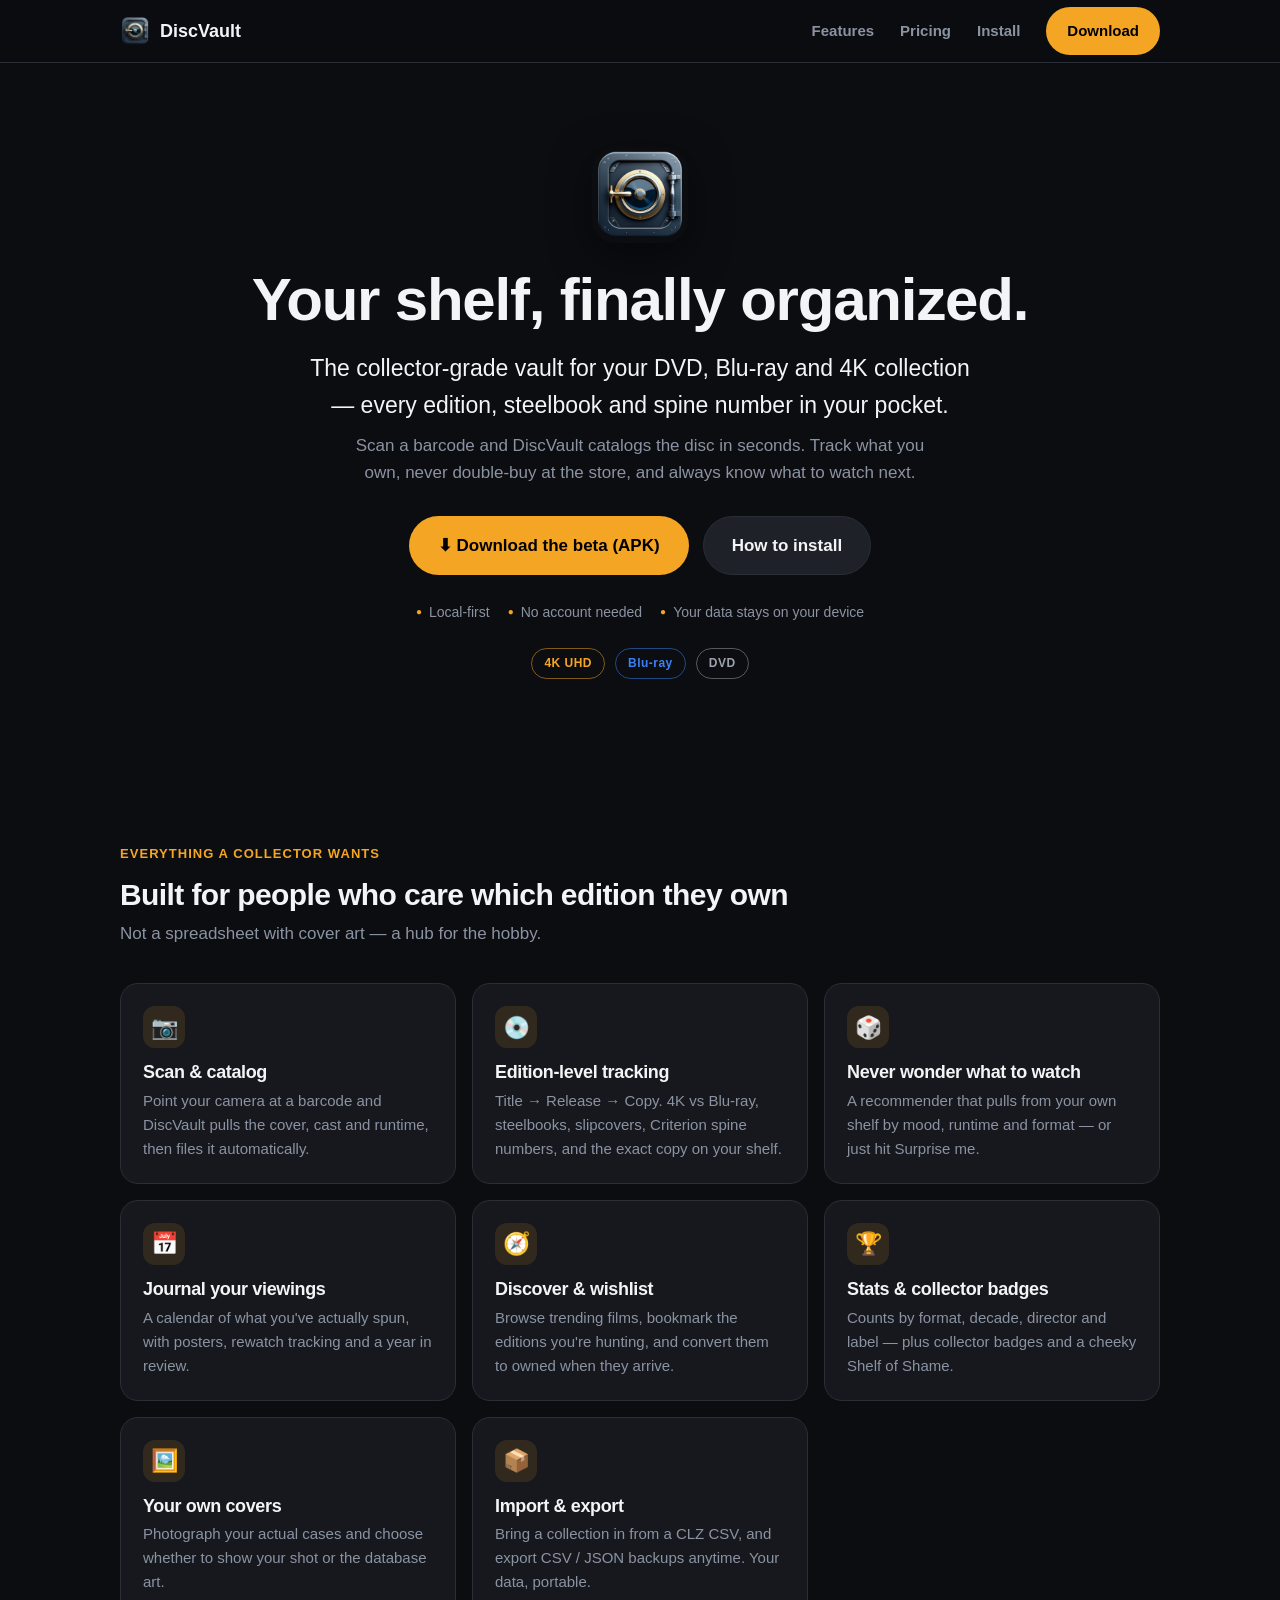
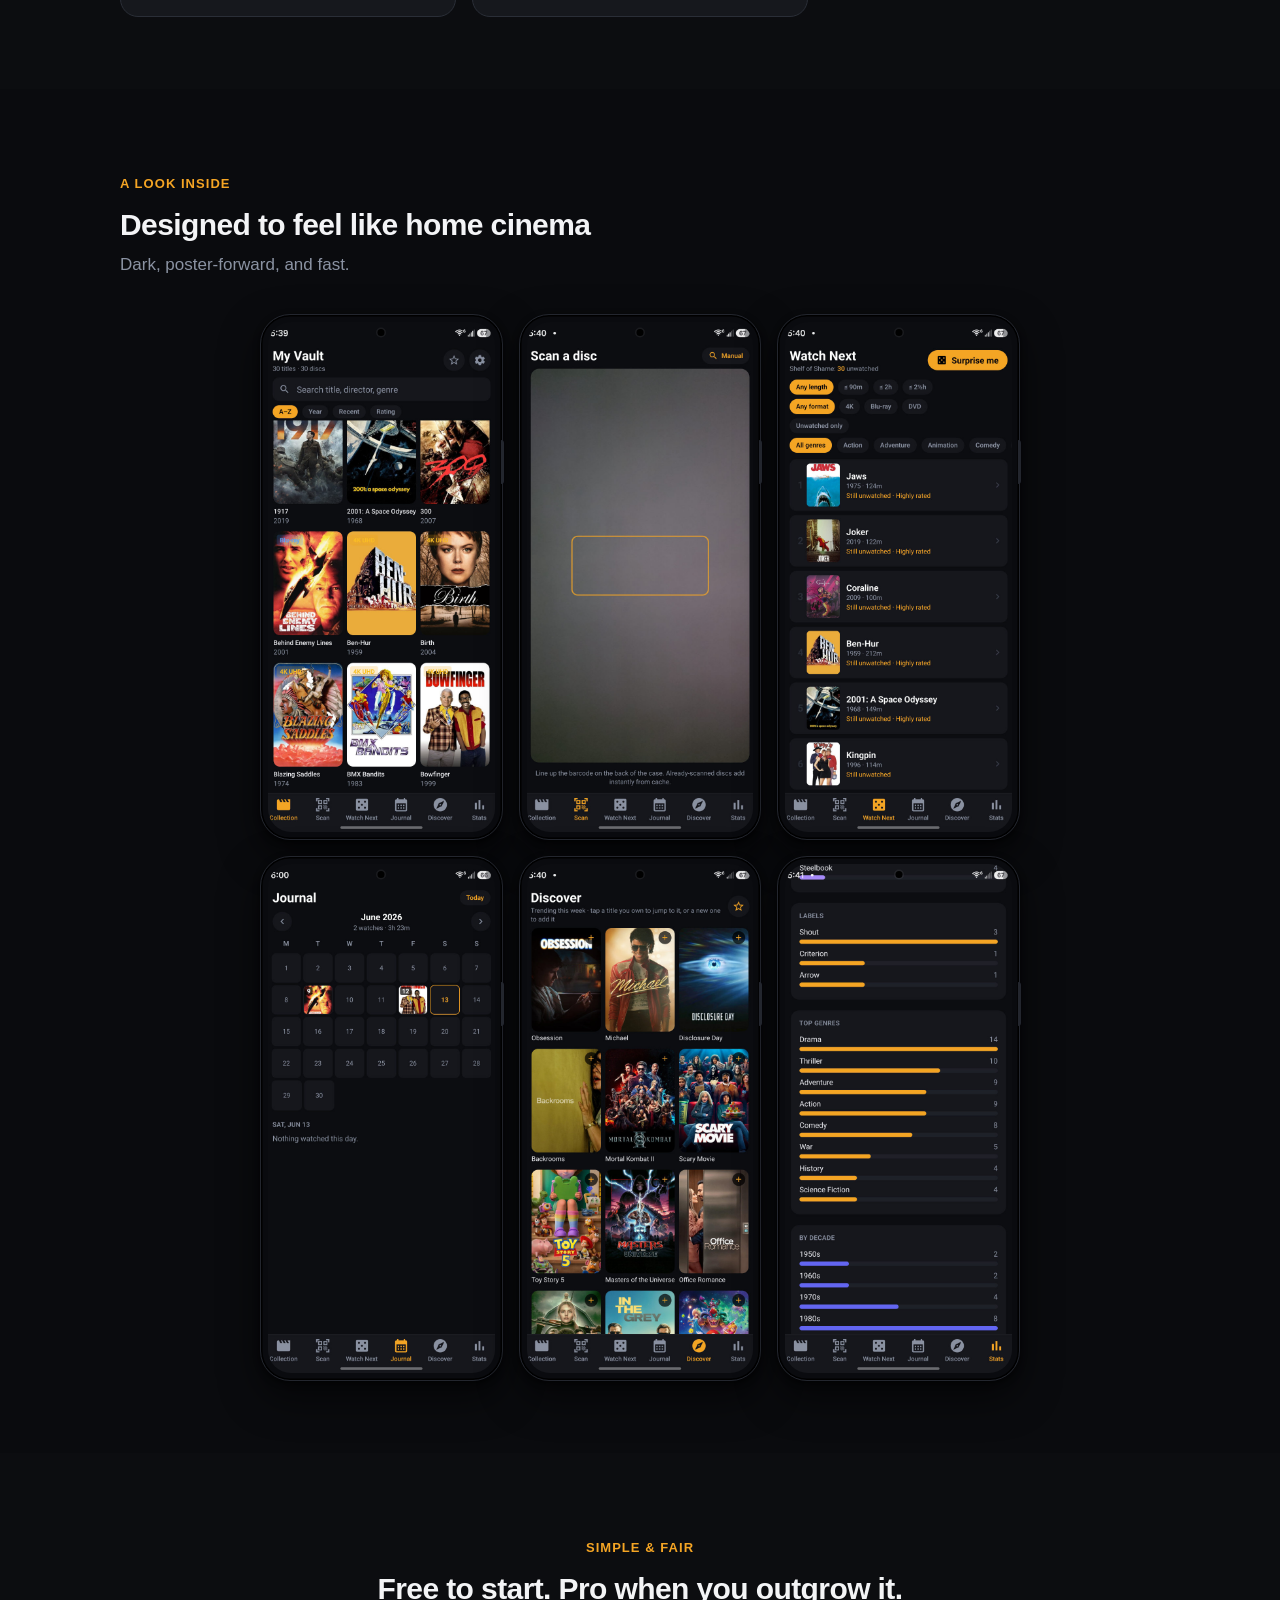
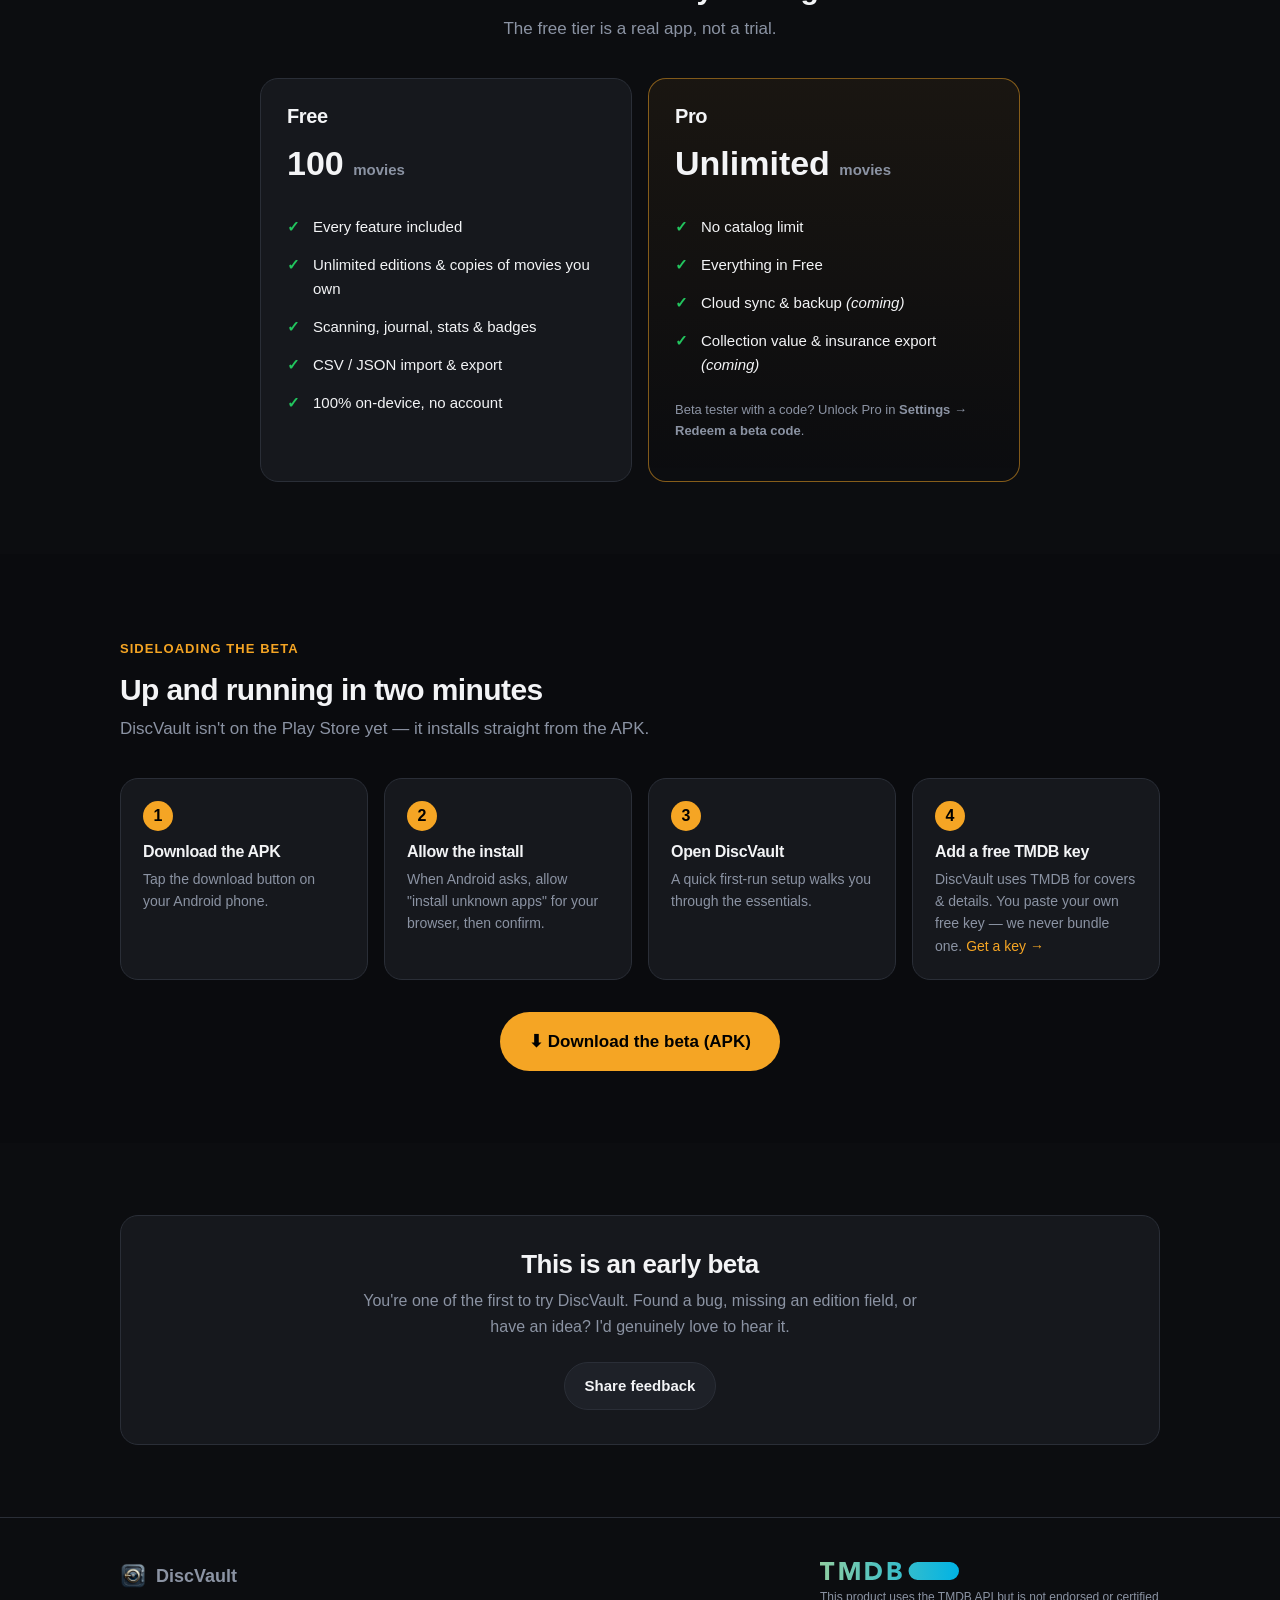
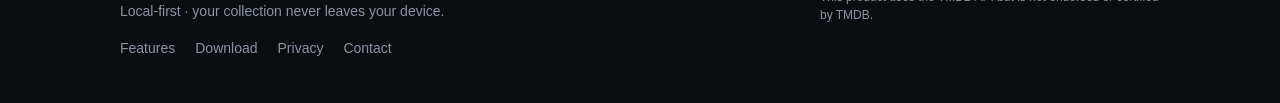
==== index.html @ bc2ed11d "Add DiscVault landing site" ====
<!doctype html>
<html lang="en">
<head>
<meta charset="utf-8" />
<meta name="viewport" content="width=device-width, initial-scale=1" />
<title>DiscVault — the collector-grade vault for your movie shelf</title>
<meta name="description" content="A local-first Android app to catalog your DVD, Blu-ray and 4K collection. Scan barcodes, track every edition, never double-buy, and know what to watch next. Free for up to 100 movies." />
<meta name="theme-color" content="#0c0d10" />
<link rel="canonical" href="https://discvault.us/" />
<link rel="icon" href="./favicon.png" />

<!-- Social / Reddit link preview -->
<meta property="og:type" content="website" />
<meta property="og:title" content="DiscVault — your physical movie collection, organized" />
<meta property="og:description" content="Scan, catalog and track your DVD/Blu-ray/4K shelf down to the steelbook. Local-first, no account. Free for 100 movies." />
<meta property="og:url" content="https://discvault.us/" />
<meta property="og:image" content="https://discvault.us/og-image.png" />
<meta name="twitter:card" content="summary_large_image" />
<meta name="twitter:title" content="DiscVault — your physical movie collection, organized" />
<meta name="twitter:description" content="Scan, catalog and track your DVD/Blu-ray/4K shelf. Local-first, no account." />
<meta name="twitter:image" content="https://discvault.us/og-image.png" />

<link rel="stylesheet" href="./styles.css" />
</head>
<body>

<header>
  <div class="wrap">
    <a class="brand" href="#top"><img src="./icon.png" alt="DiscVault icon" /> DiscVault</a>
    <nav class="nav">
      <a class="link" href="#features">Features</a>
      <a class="link" href="#pricing">Pricing</a>
      <a class="link" href="#install">Install</a>
      <a class="btn btn-accent" href="https://discvault.us/discvault-beta.apk">Download</a>
    </nav>
  </div>
</header>

<main id="top">

  <!-- HERO -->
  <section class="hero">
    <div class="wrap">
      <img class="hero-icon" src="./icon.png" alt="DiscVault" />
      <h1>Your shelf, finally organized.</h1>
      <p class="tagline">The collector-grade vault for your DVD, Blu-ray and 4K collection — every edition, steelbook and spine number in your pocket.</p>
      <p class="lede">Scan a barcode and DiscVault catalogs the disc in seconds. Track what you own, never double-buy at the store, and always know what to watch next.</p>
      <div class="hero-cta">
        <a class="btn btn-accent btn-lg" href="https://discvault.us/discvault-beta.apk">⬇ Download the beta (APK)</a>
        <a class="btn btn-ghost btn-lg" href="#install">How to install</a>
      </div>
      <div class="trust">
        <span class="dot-accent">Local-first</span>
        <span class="dot-accent">No account needed</span>
        <span class="dot-accent">Your data stays on your device</span>
      </div>
      <div class="formats">
        <span class="chip uhd">4K UHD</span>
        <span class="chip bd">Blu-ray</span>
        <span class="chip dvd">DVD</span>
      </div>
    </div>
  </section>

  <!-- FEATURES -->
  <section id="features">
    <div class="wrap">
      <p class="eyebrow">Everything a collector wants</p>
      <h2 class="section-title">Built for people who care which edition they own</h2>
      <p class="section-sub">Not a spreadsheet with cover art — a hub for the hobby.</p>
      <div class="grid">
        <div class="card"><div class="ic">📷</div><h3>Scan &amp; catalog</h3><p>Point your camera at a barcode and DiscVault pulls the cover, cast and runtime, then files it automatically.</p></div>
        <div class="card"><div class="ic">💿</div><h3>Edition-level tracking</h3><p>Title → Release → Copy. 4K vs Blu-ray, steelbooks, slipcovers, Criterion spine numbers, and the exact copy on your shelf.</p></div>
        <div class="card"><div class="ic">🎲</div><h3>Never wonder what to watch</h3><p>A recommender that pulls from your own shelf by mood, runtime and format — or just hit Surprise me.</p></div>
        <div class="card"><div class="ic">📅</div><h3>Journal your viewings</h3><p>A calendar of what you've actually spun, with posters, rewatch tracking and a year in review.</p></div>
        <div class="card"><div class="ic">🧭</div><h3>Discover &amp; wishlist</h3><p>Browse trending films, bookmark the editions you're hunting, and convert them to owned when they arrive.</p></div>
        <div class="card"><div class="ic">🏆</div><h3>Stats &amp; collector badges</h3><p>Counts by format, decade, director and label — plus collector badges and a cheeky Shelf of Shame.</p></div>
        <div class="card"><div class="ic">🖼️</div><h3>Your own covers</h3><p>Photograph your actual cases and choose whether to show your shot or the database art.</p></div>
        <div class="card"><div class="ic">📦</div><h3>Import &amp; export</h3><p>Bring a collection in from a CLZ CSV, and export CSV / JSON backups anytime. Your data, portable.</p></div>
      </div>
    </div>
  </section>

  <!-- SCREENSHOTS -->
  <section id="screens" style="background:#0a0b0e;">
    <div class="wrap">
      <p class="eyebrow">A look inside</p>
      <h2 class="section-title">Designed to feel like home cinema</h2>
      <p class="section-sub">Dark, poster-forward, and fast.</p>
      <div class="shots">
        <div class="shot"><img src="./screenshots/collection.jpg" alt="Your collection grid" loading="lazy" /></div>
        <div class="shot"><img src="./screenshots/scan.jpg" alt="Scanning a disc barcode" loading="lazy" /></div>
        <div class="shot"><img src="./screenshots/watch_next.jpg" alt="Watch Next recommendations" loading="lazy" /></div>
        <div class="shot"><img src="./screenshots/journal.jpg" alt="Journal watch calendar" loading="lazy" /></div>
        <div class="shot"><img src="./screenshots/discover.jpg" alt="Discover trending films" loading="lazy" /></div>
        <div class="shot"><img src="./screenshots/profile.jpg" alt="Profile, stats and badges" loading="lazy" /></div>
      </div>
    </div>
  </section>

  <!-- PRICING -->
  <section id="pricing">
    <div class="wrap">
      <p class="eyebrow" style="text-align:center;">Simple &amp; fair</p>
      <h2 class="section-title" style="text-align:center;">Free to start. Pro when you outgrow it.</h2>
      <p class="section-sub" style="text-align:center;">The free tier is a real app, not a trial.</p>
      <div class="tiers">
        <div class="tier">
          <h3>Free</h3>
          <div class="price">100 <small>movies</small></div>
          <ul>
            <li>Every feature included</li>
            <li>Unlimited editions &amp; copies of movies you own</li>
            <li>Scanning, journal, stats &amp; badges</li>
            <li>CSV / JSON import &amp; export</li>
            <li>100% on-device, no account</li>
          </ul>
        </div>
        <div class="tier pro">
          <h3>Pro</h3>
          <div class="price">Unlimited <small>movies</small></div>
          <ul>
            <li>No catalog limit</li>
            <li>Everything in Free</li>
            <li>Cloud sync &amp; backup <em>(coming)</em></li>
            <li>Collection value &amp; insurance export <em>(coming)</em></li>
          </ul>
          <p class="note">Beta tester with a code? Unlock Pro in <strong>Settings → Redeem a beta code</strong>.</p>
        </div>
      </div>
    </div>
  </section>

  <!-- INSTALL -->
  <section id="install" style="background:#0a0b0e;">
    <div class="wrap">
      <p class="eyebrow">Sideloading the beta</p>
      <h2 class="section-title">Up and running in two minutes</h2>
      <p class="section-sub">DiscVault isn't on the Play Store yet — it installs straight from the APK.</p>
      <div class="steps">
        <div class="step"><div class="num">1</div><h3>Download the APK</h3><p>Tap the download button on your Android phone.</p></div>
        <div class="step"><div class="num">2</div><h3>Allow the install</h3><p>When Android asks, allow "install unknown apps" for your browser, then confirm.</p></div>
        <div class="step"><div class="num">3</div><h3>Open DiscVault</h3><p>A quick first-run setup walks you through the essentials.</p></div>
        <div class="step"><div class="num">4</div><h3>Add a free TMDB key</h3><p>DiscVault uses TMDB for covers &amp; details. You paste your own free key — we never bundle one. <a href="https://www.themoviedb.org/settings/api" style="color:var(--accent)">Get a key →</a></p></div>
      </div>
      <div style="text-align:center;margin-top:32px;">
        <a class="btn btn-accent btn-lg" href="https://discvault.us/discvault-beta.apk">⬇ Download the beta (APK)</a>
      </div>
    </div>
  </section>

  <!-- FEEDBACK -->
  <section>
    <div class="wrap">
      <div class="callout">
        <h2>This is an early beta</h2>
        <p>You're one of the first to try DiscVault. Found a bug, missing an edition field, or have an idea? I'd genuinely love to hear it.</p>
        <a class="btn btn-ghost" href="mailto:tex@discvault.us?subject=DiscVault%20beta%20feedback">Share feedback</a>
      </div>
    </div>
  </section>

</main>

<footer>
  <div class="wrap">
    <div>
      <div class="brand" style="margin-bottom:10px;"><img src="./icon.png" alt="" style="width:26px;height:26px;border-radius:7px;" /> DiscVault</div>
      <div>Local-first · your collection never leaves your device.</div>
      <div class="foot-links" style="margin-top:14px;">
        <a href="#features">Features</a>
        <a href="#install">Download</a>
        <a href="./privacy.html">Privacy</a>
        <a href="mailto:hello@discvault.us">Contact</a>
      </div>
    </div>
    <div class="tmdb-attr">
      <img src="./tmdb.svg" alt="TMDB" />
      <p>This product uses the TMDB API but is not endorsed or certified by TMDB.</p>
    </div>
  </div>
</footer>

</body>
</html>
---- styles.css ----
/* DiscVault landing — matches the app's cinema-dark palette. */
:root {
  --ink:#0c0d10; --panel:#16181d; --panel2:#1e2128; --edge:#2a2e37;
  --mute:#8b93a3; --text:#f3f4f6; --accent:#f5a524; --accent-dim:#b9791a;
  --bluray:#3b82f6; --dvd:#9ca3af; --green:#22c55e;
  --maxw:1080px;
  --radius:18px;
}
* { box-sizing:border-box; }
html { scroll-behavior:smooth; }
body {
  margin:0; background:var(--ink); color:var(--text);
  font:16px/1.6 -apple-system,BlinkMacSystemFont,"Segoe UI",Roboto,Helvetica,Arial,sans-serif;
  -webkit-font-smoothing:antialiased;
}
a { color:inherit; text-decoration:none; }
img { max-width:100%; display:block; }
.wrap { max-width:var(--maxw); margin:0 auto; padding:0 20px; }
section { padding:72px 0; }
h1,h2,h3 { line-height:1.15; margin:0; letter-spacing:-0.02em; }
h2.section-title { font-size:30px; margin-bottom:8px; }
.section-sub { color:var(--mute); margin:0 0 36px; font-size:17px; }
.eyebrow { color:var(--accent); font-size:13px; font-weight:700; text-transform:uppercase; letter-spacing:.08em; }

/* Header */
header {
  position:sticky; top:0; z-index:50;
  background:rgba(12,13,16,.72); backdrop-filter:blur(12px);
  border-bottom:1px solid var(--edge);
}
header .wrap { display:flex; align-items:center; justify-content:space-between; height:62px; }
.brand { display:flex; align-items:center; gap:10px; font-weight:800; font-size:18px; }
.brand img { width:30px; height:30px; border-radius:8px; }
.nav { display:flex; align-items:center; gap:26px; }
.nav a.link { color:var(--mute); font-size:15px; font-weight:600; }
.nav a.link:hover { color:var(--text); }

/* Buttons */
.btn {
  display:inline-flex; align-items:center; gap:8px; font-weight:800; font-size:15px;
  padding:11px 20px; border-radius:999px; cursor:pointer; border:1px solid transparent;
  transition:opacity .15s, transform .15s;
}
.btn:hover { opacity:.9; }
.btn:active { transform:scale(.98); }
.btn-accent { background:var(--accent); color:#000; }
.btn-ghost { background:var(--panel2); color:var(--text); border-color:var(--edge); }
.btn-lg { padding:15px 28px; font-size:17px; }

/* Hero */
.hero { position:relative; overflow:hidden; padding-top:84px; padding-bottom:80px; text-align:center; }
.hero::before {
  content:""; position:absolute; inset:-40% 0 auto 0; height:560px;
  background:radial-gradient(60% 60% at 50% 0%, rgba(245,165,36,.16), transparent 70%);
  pointer-events:none;
}
.hero-icon { width:96px; height:96px; border-radius:24px; margin:0 auto 22px; box-shadow:0 12px 40px rgba(0,0,0,.5); }
.hero h1 { font-size:clamp(38px,6vw,60px); }
.hero .tagline { font-size:clamp(18px,2.4vw,23px); color:var(--text); margin:16px auto 8px; max-width:680px; }
.hero .lede { color:var(--mute); max-width:600px; margin:0 auto 30px; font-size:17px; }
.hero-cta { display:flex; gap:14px; justify-content:center; flex-wrap:wrap; }
.trust { margin-top:26px; color:var(--mute); font-size:14px; display:flex; gap:10px 18px; justify-content:center; flex-wrap:wrap; }
.trust span { display:inline-flex; align-items:center; gap:7px; }
.dot-accent::before { content:"●"; color:var(--accent); font-size:10px; }

/* Format chips */
.formats { display:flex; gap:10px; justify-content:center; margin-top:24px; flex-wrap:wrap; }
.chip { font-size:12px; font-weight:800; letter-spacing:.04em; padding:5px 12px; border-radius:999px; border:1px solid var(--edge); }
.chip.uhd { color:var(--accent); border-color:rgba(245,165,36,.5); }
.chip.bd { color:var(--bluray); border-color:rgba(59,130,246,.5); }
.chip.dvd { color:var(--dvd); border-color:rgba(156,163,175,.5); }

/* Feature grid */
.grid { display:grid; grid-template-columns:repeat(auto-fit,minmax(280px,1fr)); gap:16px; }
.card {
  background:var(--panel); border:1px solid var(--edge); border-radius:var(--radius); padding:22px;
  transition:border-color .2s, transform .2s;
}
.card:hover { border-color:rgba(245,165,36,.4); transform:translateY(-2px); }
.card .ic { width:42px; height:42px; border-radius:12px; background:rgba(245,165,36,.12); display:flex; align-items:center; justify-content:center; margin-bottom:14px; font-size:22px; }
.card h3 { font-size:18px; margin-bottom:6px; }
.card p { color:var(--mute); font-size:15px; margin:0; }

/* Screenshots */
.shots { display:grid; grid-template-columns:repeat(3,1fr); gap:16px; max-width:760px; margin:0 auto; }
@media (max-width:760px){ .shots { grid-template-columns:repeat(2,1fr); } }
/* Phone-bezel mockup (CSS only) */
.shot {
  position:relative;
  aspect-ratio:9 / 19.5;
  background:#0a0b0f;                 /* bezel */
  border:1px solid #23262e;
  border-radius:30px;
  padding:7px;                        /* bezel thickness */
  box-shadow:0 16px 38px rgba(0,0,0,.55), 0 2px 6px rgba(0,0,0,.6), inset 0 0 0 1.5px #000;
  transition:transform .2s;
}
.shot:hover { transform:translateY(-3px); }
.shot img { width:100%; height:100%; object-fit:cover; border-radius:23px; display:block; background:var(--panel2); }
/* camera punch-hole */
.shot::after {
  content:""; position:absolute; top:14px; left:50%; transform:translateX(-50%);
  width:7px; height:7px; border-radius:50%; background:#000;
  box-shadow:0 0 0 1.5px rgba(255,255,255,.06); z-index:2;
}
/* side power button */
.shot::before {
  content:""; position:absolute; right:-2px; top:24%; width:3px; height:44px;
  border-radius:0 3px 3px 0; background:#23262e; z-index:1;
}

/* Pricing */
.tiers { display:grid; grid-template-columns:repeat(auto-fit,minmax(280px,1fr)); gap:16px; max-width:760px; margin:0 auto; }
.tier { background:var(--panel); border:1px solid var(--edge); border-radius:var(--radius); padding:26px; }
.tier.pro { border-color:rgba(245,165,36,.5); background:linear-gradient(180deg,rgba(245,165,36,.06),transparent); }
.tier h3 { font-size:20px; }
.tier .price { font-size:34px; font-weight:800; margin:8px 0 2px; }
.tier .price small { font-size:15px; color:var(--mute); font-weight:600; }
.tier ul { list-style:none; padding:0; margin:18px 0 0; }
.tier li { padding:7px 0 7px 26px; position:relative; color:var(--text); font-size:15px; }
.tier li::before { content:"✓"; position:absolute; left:0; color:var(--green); font-weight:800; }
.tier .note { margin-top:16px; font-size:13px; color:var(--mute); }

/* Steps */
.steps { display:grid; grid-template-columns:repeat(auto-fit,minmax(220px,1fr)); gap:16px; }
.step { background:var(--panel); border:1px solid var(--edge); border-radius:var(--radius); padding:22px; }
.step .num { width:30px; height:30px; border-radius:999px; background:var(--accent); color:#000; font-weight:800; display:flex; align-items:center; justify-content:center; margin-bottom:12px; }
.step h3 { font-size:16px; margin-bottom:6px; }
.step p { color:var(--mute); font-size:14px; margin:0; }

/* Callout */
.callout { background:var(--panel); border:1px solid var(--edge); border-radius:var(--radius); padding:34px; text-align:center; }
.callout h2 { font-size:26px; margin-bottom:8px; }
.callout p { color:var(--mute); max-width:560px; margin:0 auto 22px; }

/* Footer */
footer { border-top:1px solid var(--edge); padding:44px 0; color:var(--mute); font-size:14px; }
footer .wrap { display:flex; flex-wrap:wrap; gap:24px; justify-content:space-between; align-items:flex-start; }
footer a { color:var(--mute); }
footer a:hover { color:var(--text); }
.foot-links { display:flex; gap:20px; flex-wrap:wrap; }
.tmdb-attr { max-width:340px; }
.tmdb-attr img { height:18px; margin-bottom:8px; }
.tmdb-attr p { margin:0; font-size:12px; line-height:1.5; }

@media (max-width:640px){
  section { padding:54px 0; }
  .nav .link { display:none; }
}
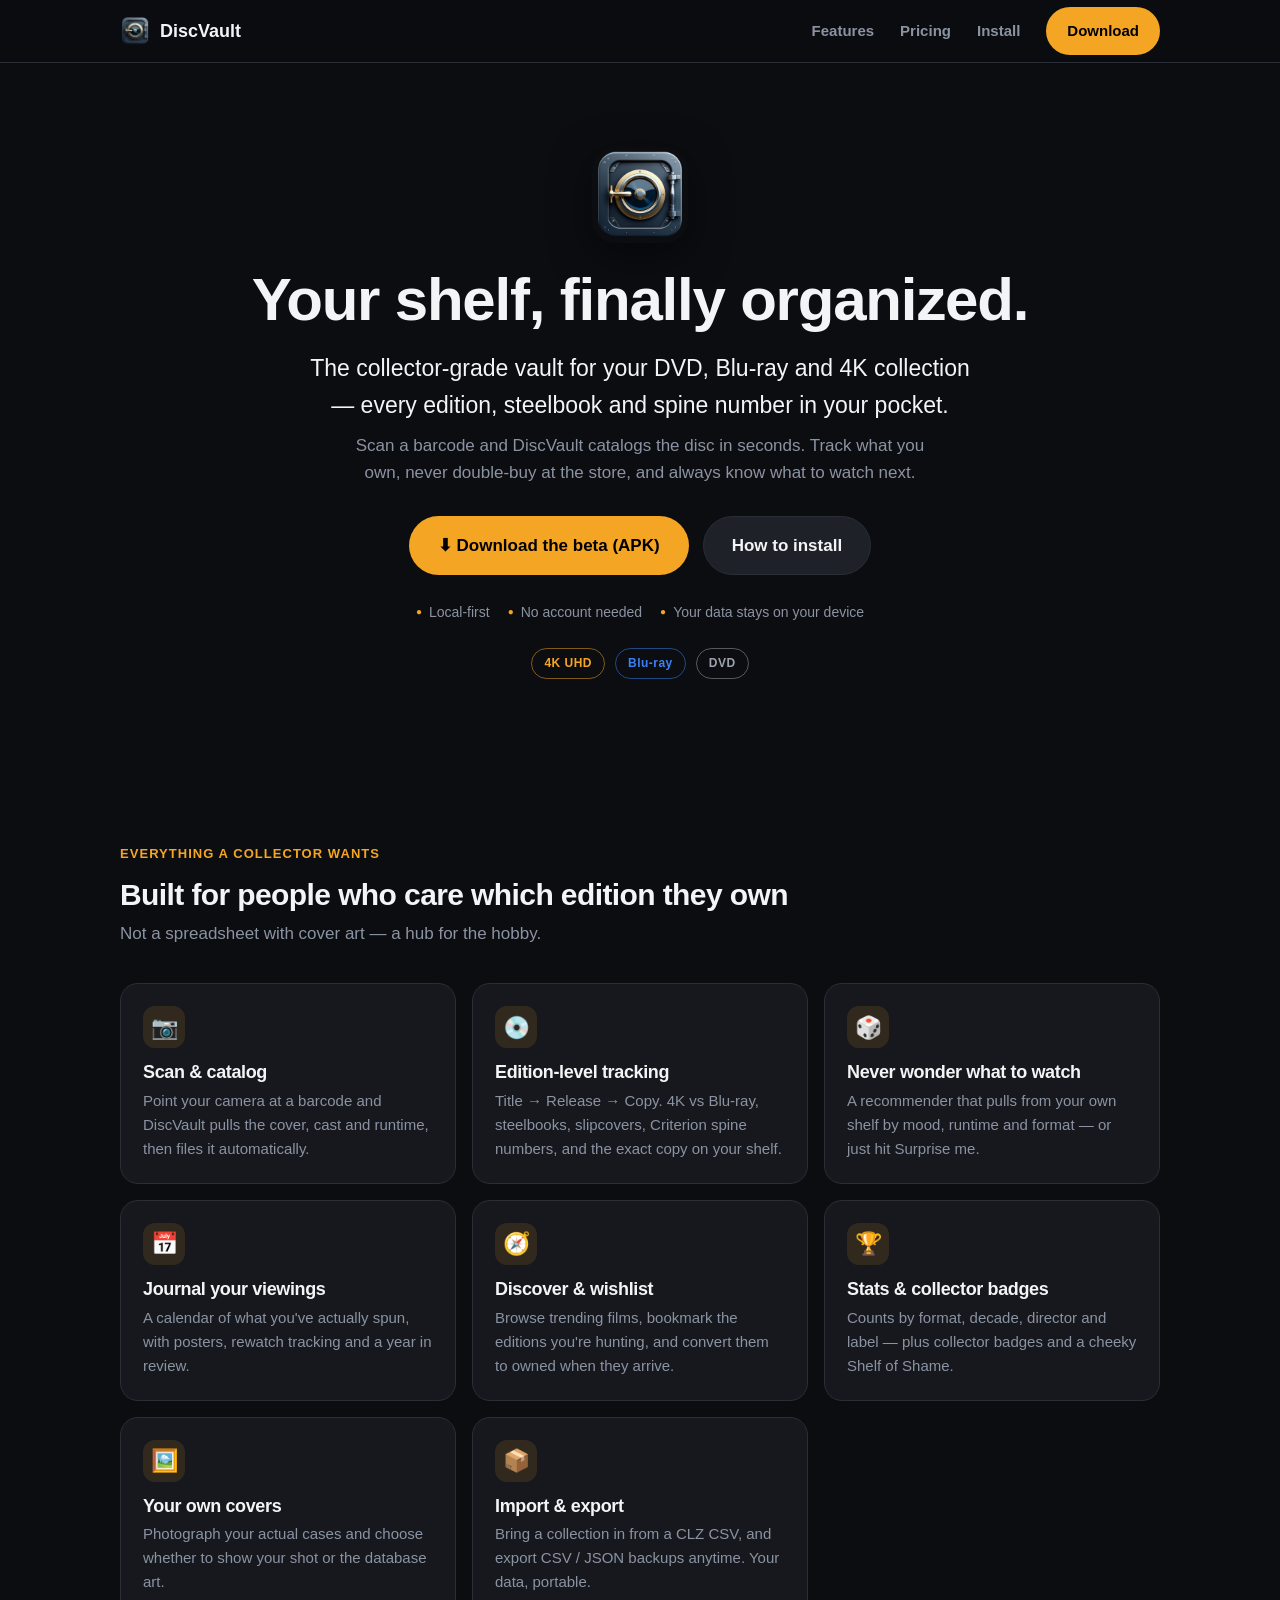
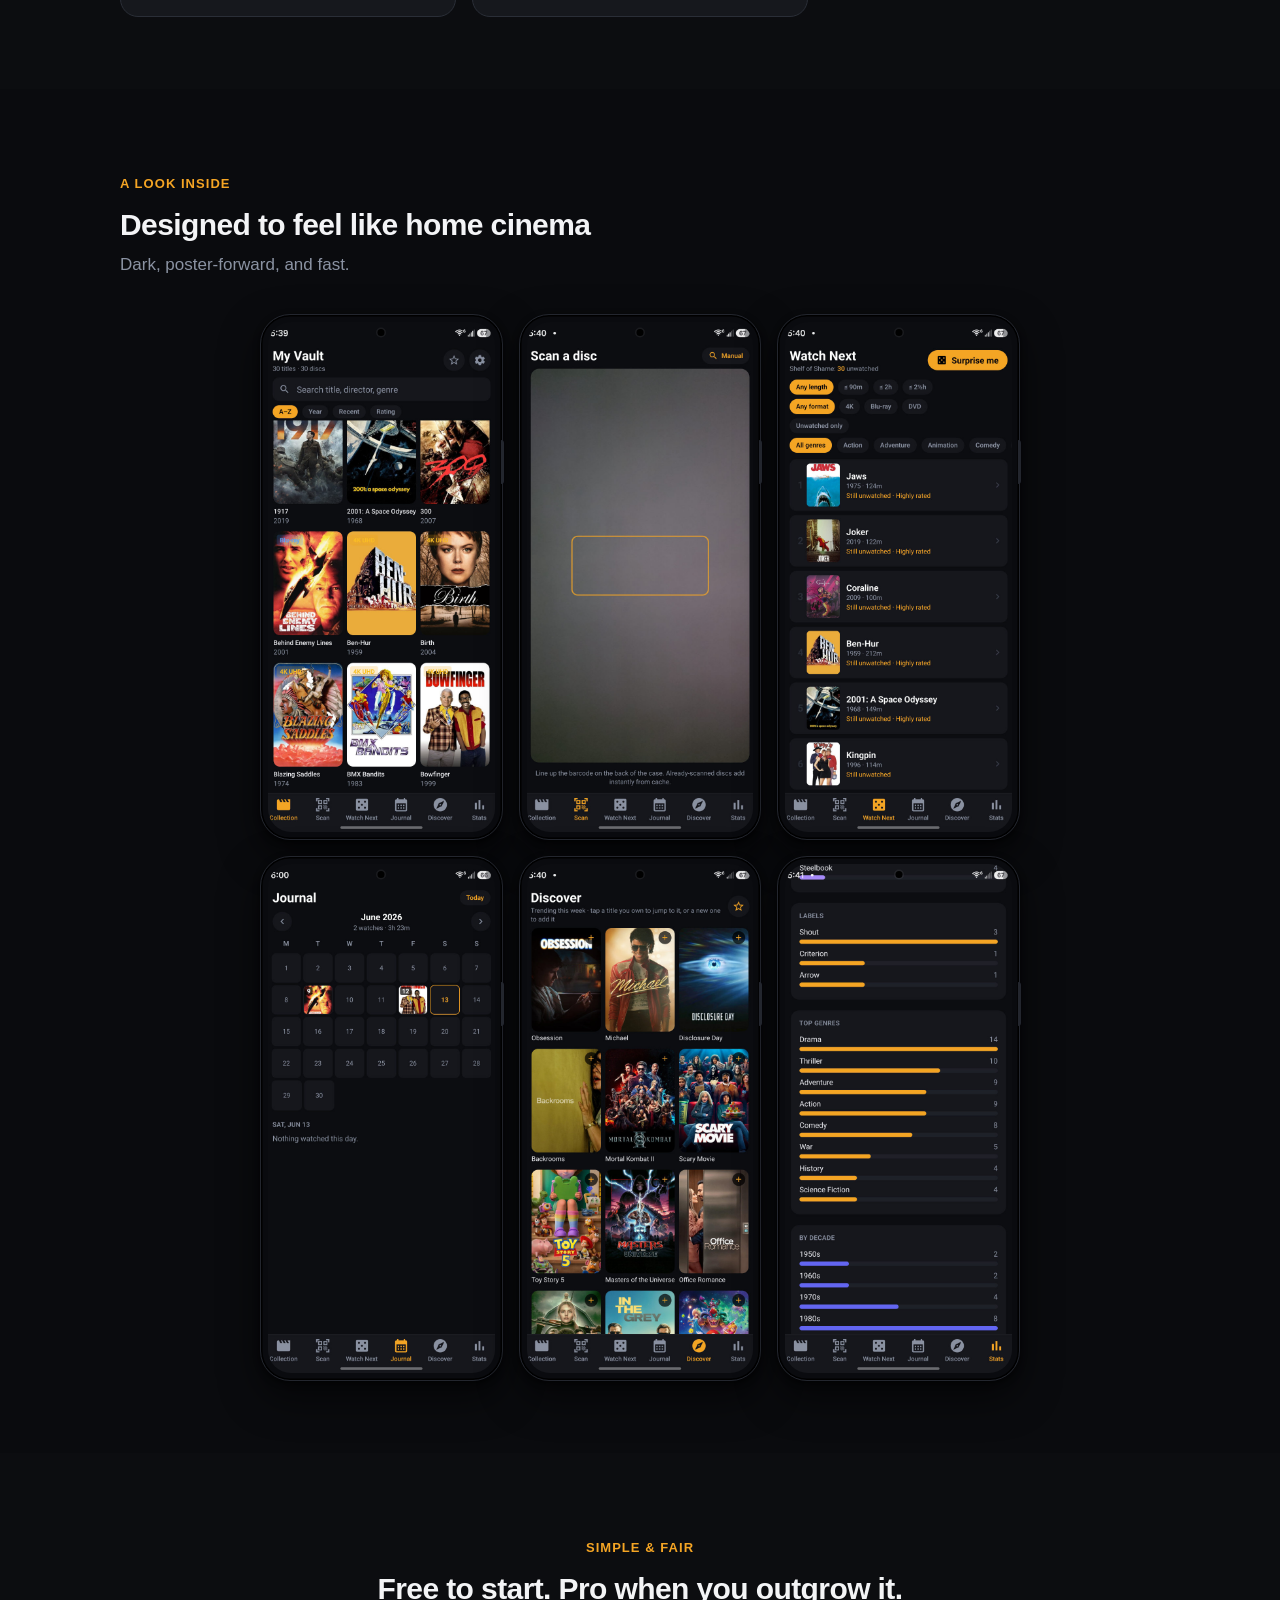
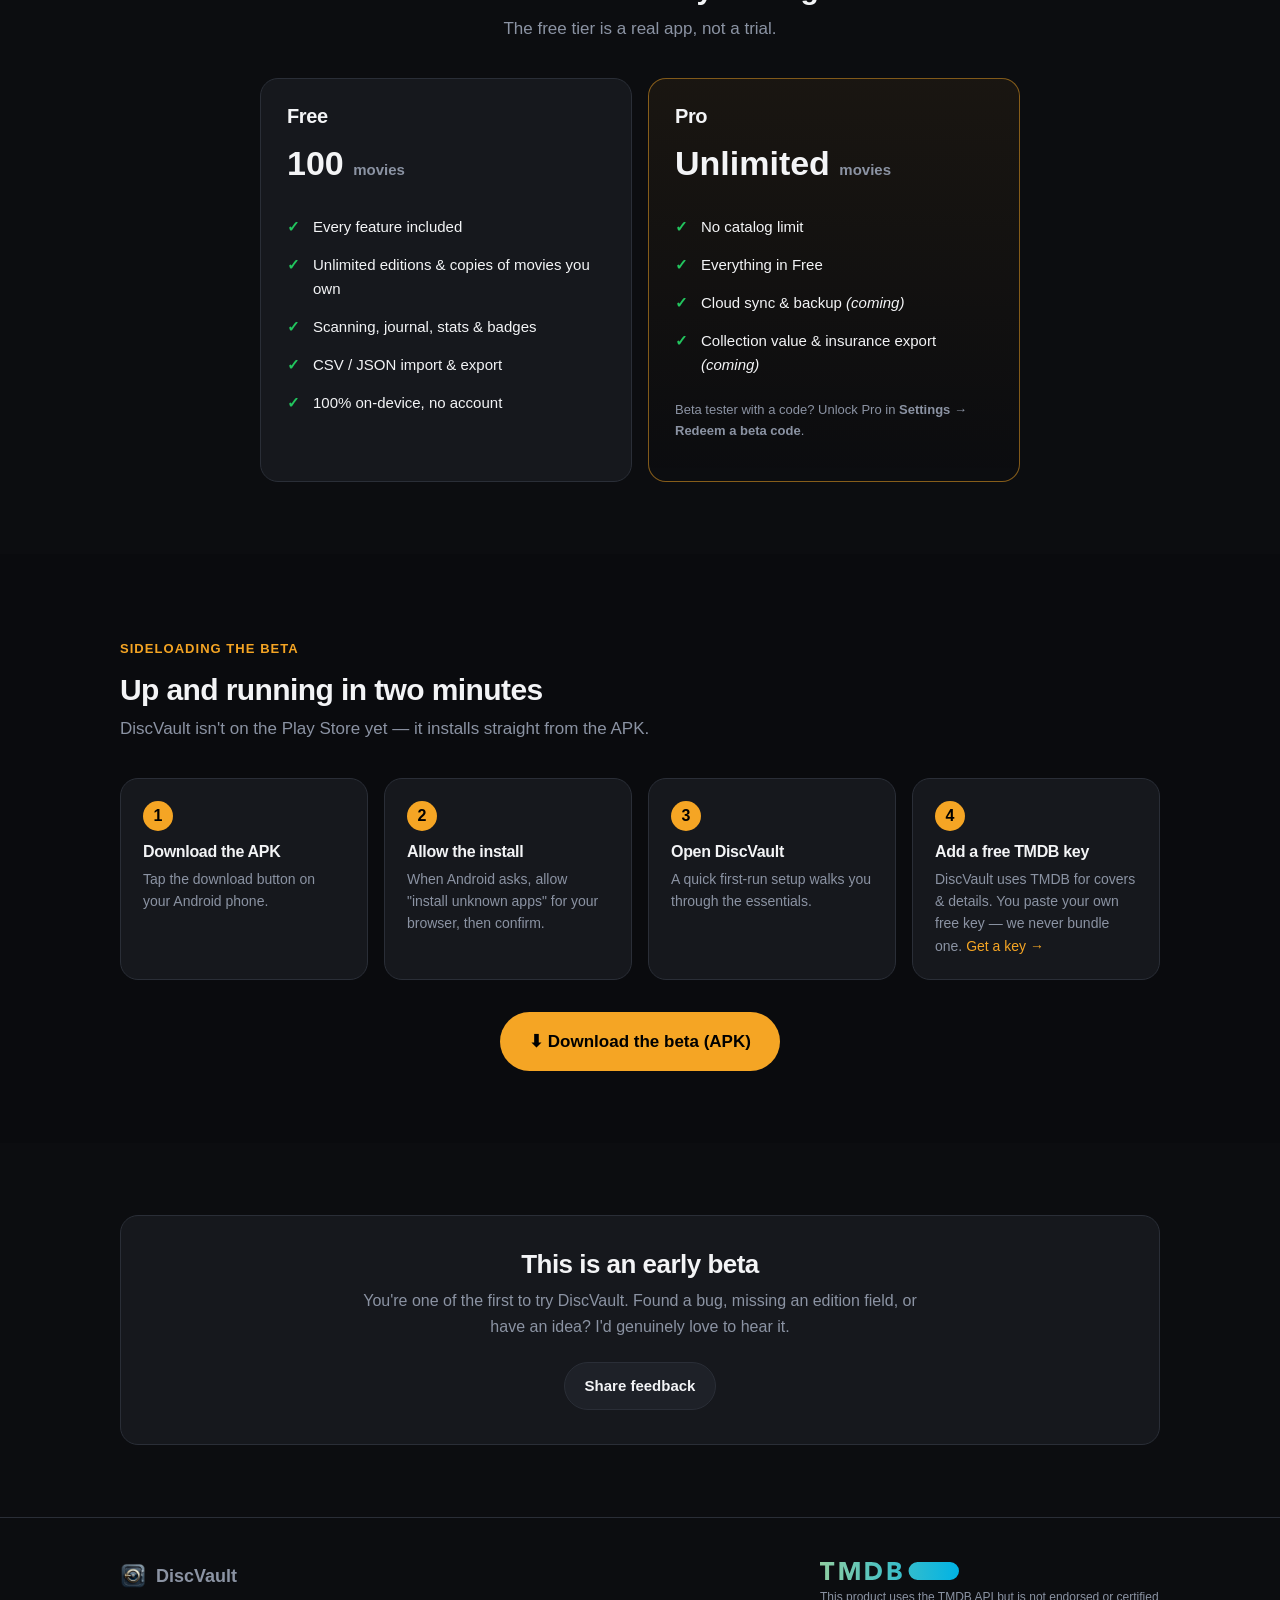
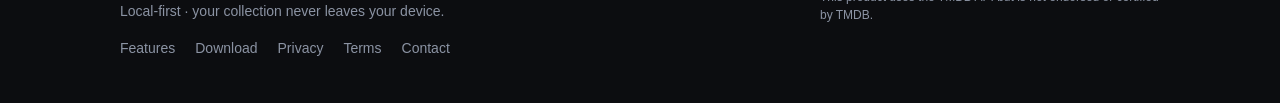
==== commit 2d9d31ab: "EULA" ====
--- a/index.html
+++ b/index.html
@@ -22,6 +22,16 @@
 
 <link rel="stylesheet" href="./styles.css" />
 </head>
+<!-- Google tag (gtag.js) -->
+<script async src="https://www.googletagmanager.com/gtag/js?id=G-DBCGHSKD1Q"></script>
+<script>
+  window.dataLayer = window.dataLayer || [];
+  function gtag(){dataLayer.push(arguments);}
+  gtag('js', new Date());
+
+  gtag('config', 'G-DBCGHSKD1Q');
+</script>
+
 <body>
 
 <header>
@@ -31,7 +41,7 @@
       <a class="link" href="#features">Features</a>
       <a class="link" href="#pricing">Pricing</a>
       <a class="link" href="#install">Install</a>
-      <a class="btn btn-accent" href="https://discvault.us/discvault-beta.apk">Download</a>
+      <a class="btn btn-accent" href="https://discvault.us/download">Download</a>
     </nav>
   </div>
 </header>
@@ -46,7 +56,7 @@
       <p class="tagline">The collector-grade vault for your DVD, Blu-ray and 4K collection — every edition, steelbook and spine number in your pocket.</p>
       <p class="lede">Scan a barcode and DiscVault catalogs the disc in seconds. Track what you own, never double-buy at the store, and always know what to watch next.</p>
       <div class="hero-cta">
-        <a class="btn btn-accent btn-lg" href="https://discvault.us/discvault-beta.apk">⬇ Download the beta (APK)</a>
+        <a class="btn btn-accent btn-lg" href="https://discvault.us/download">⬇ Download the beta (APK)</a>
         <a class="btn btn-ghost btn-lg" href="#install">How to install</a>
       </div>
       <div class="trust">
@@ -144,7 +154,7 @@
         <div class="step"><div class="num">4</div><h3>Add a free TMDB key</h3><p>DiscVault uses TMDB for covers &amp; details. You paste your own free key — we never bundle one. <a href="https://www.themoviedb.org/settings/api" style="color:var(--accent)">Get a key →</a></p></div>
       </div>
       <div style="text-align:center;margin-top:32px;">
-        <a class="btn btn-accent btn-lg" href="https://discvault.us/discvault-beta.apk">⬇ Download the beta (APK)</a>
+        <a class="btn btn-accent btn-lg" href="https://discvault.us/download">⬇ Download the beta (APK)</a>
       </div>
     </div>
   </section>
@@ -171,7 +181,8 @@
         <a href="#features">Features</a>
         <a href="#install">Download</a>
         <a href="./privacy.html">Privacy</a>
-        <a href="mailto:hello@discvault.us">Contact</a>
+        <a href="./terms.html">Terms</a>
+        <a href="mailto:tex@discvault.us">Contact</a>
       </div>
     </div>
     <div class="tmdb-attr">
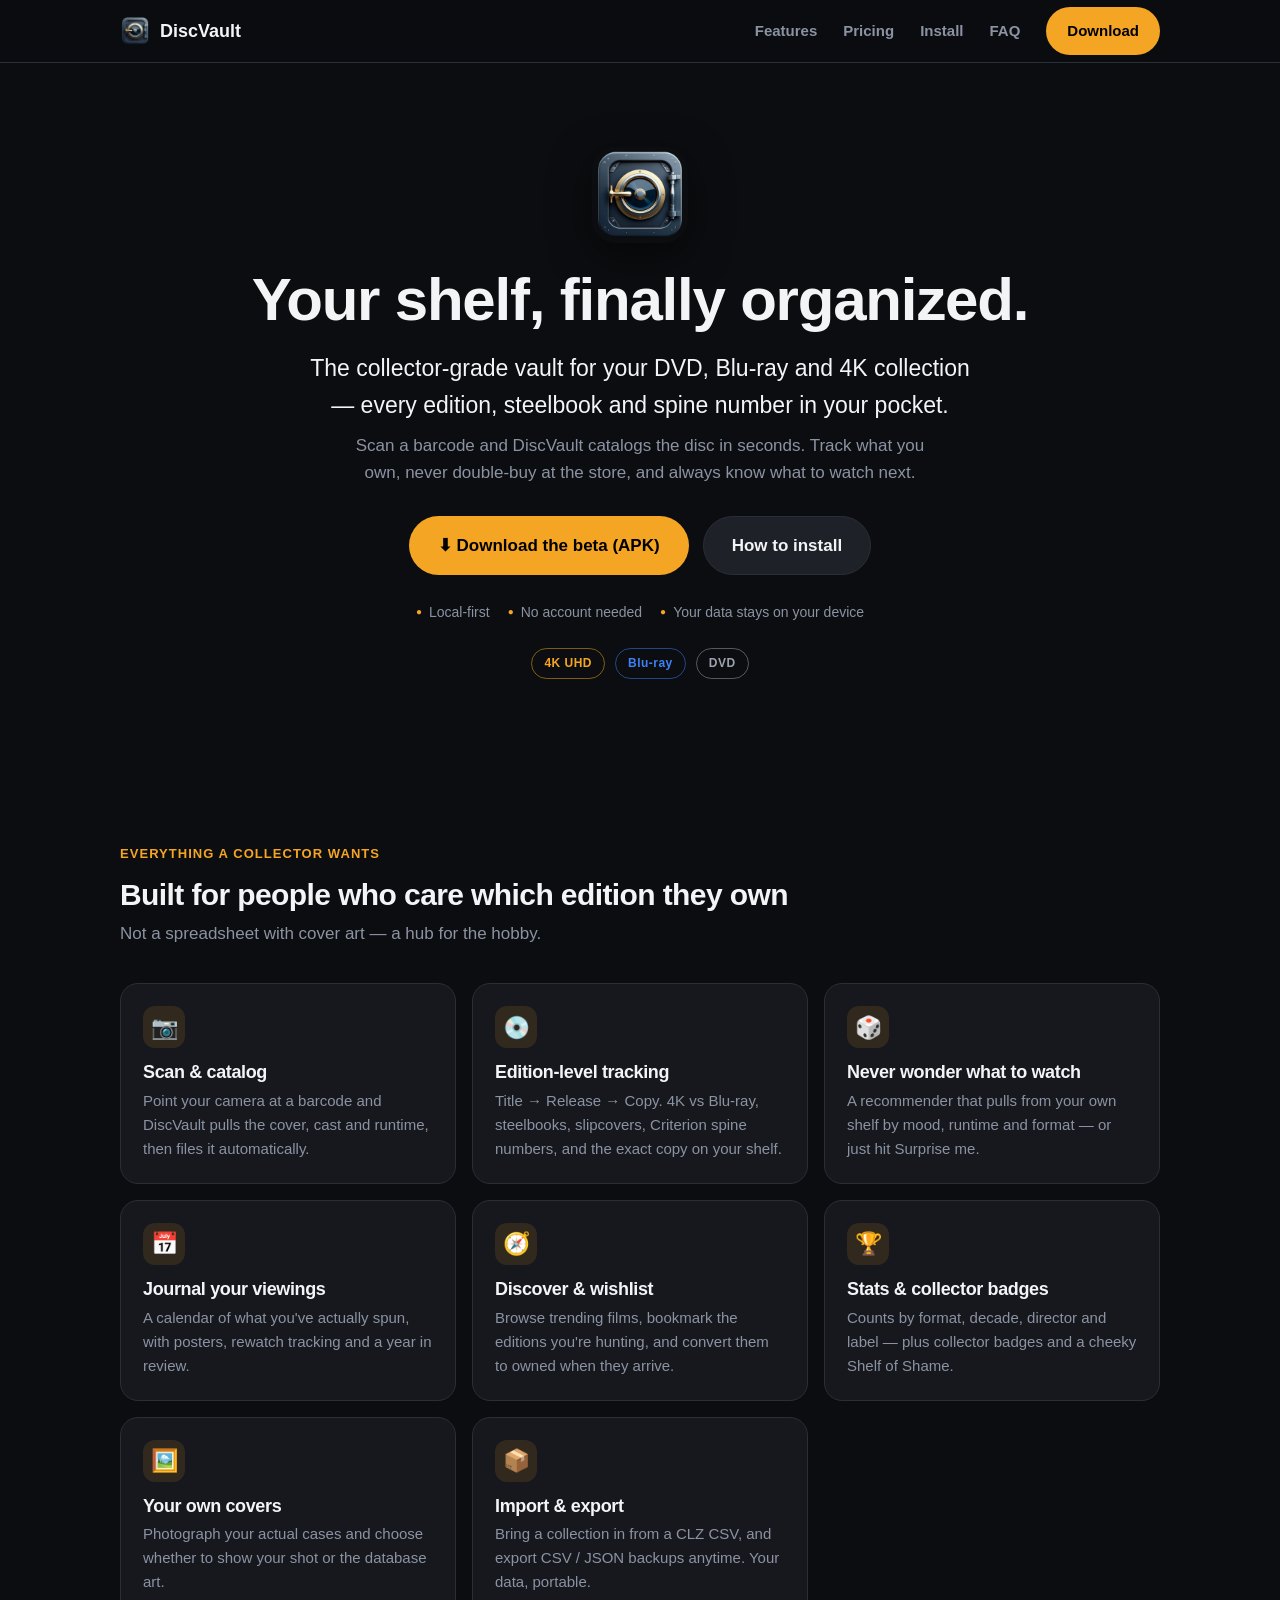
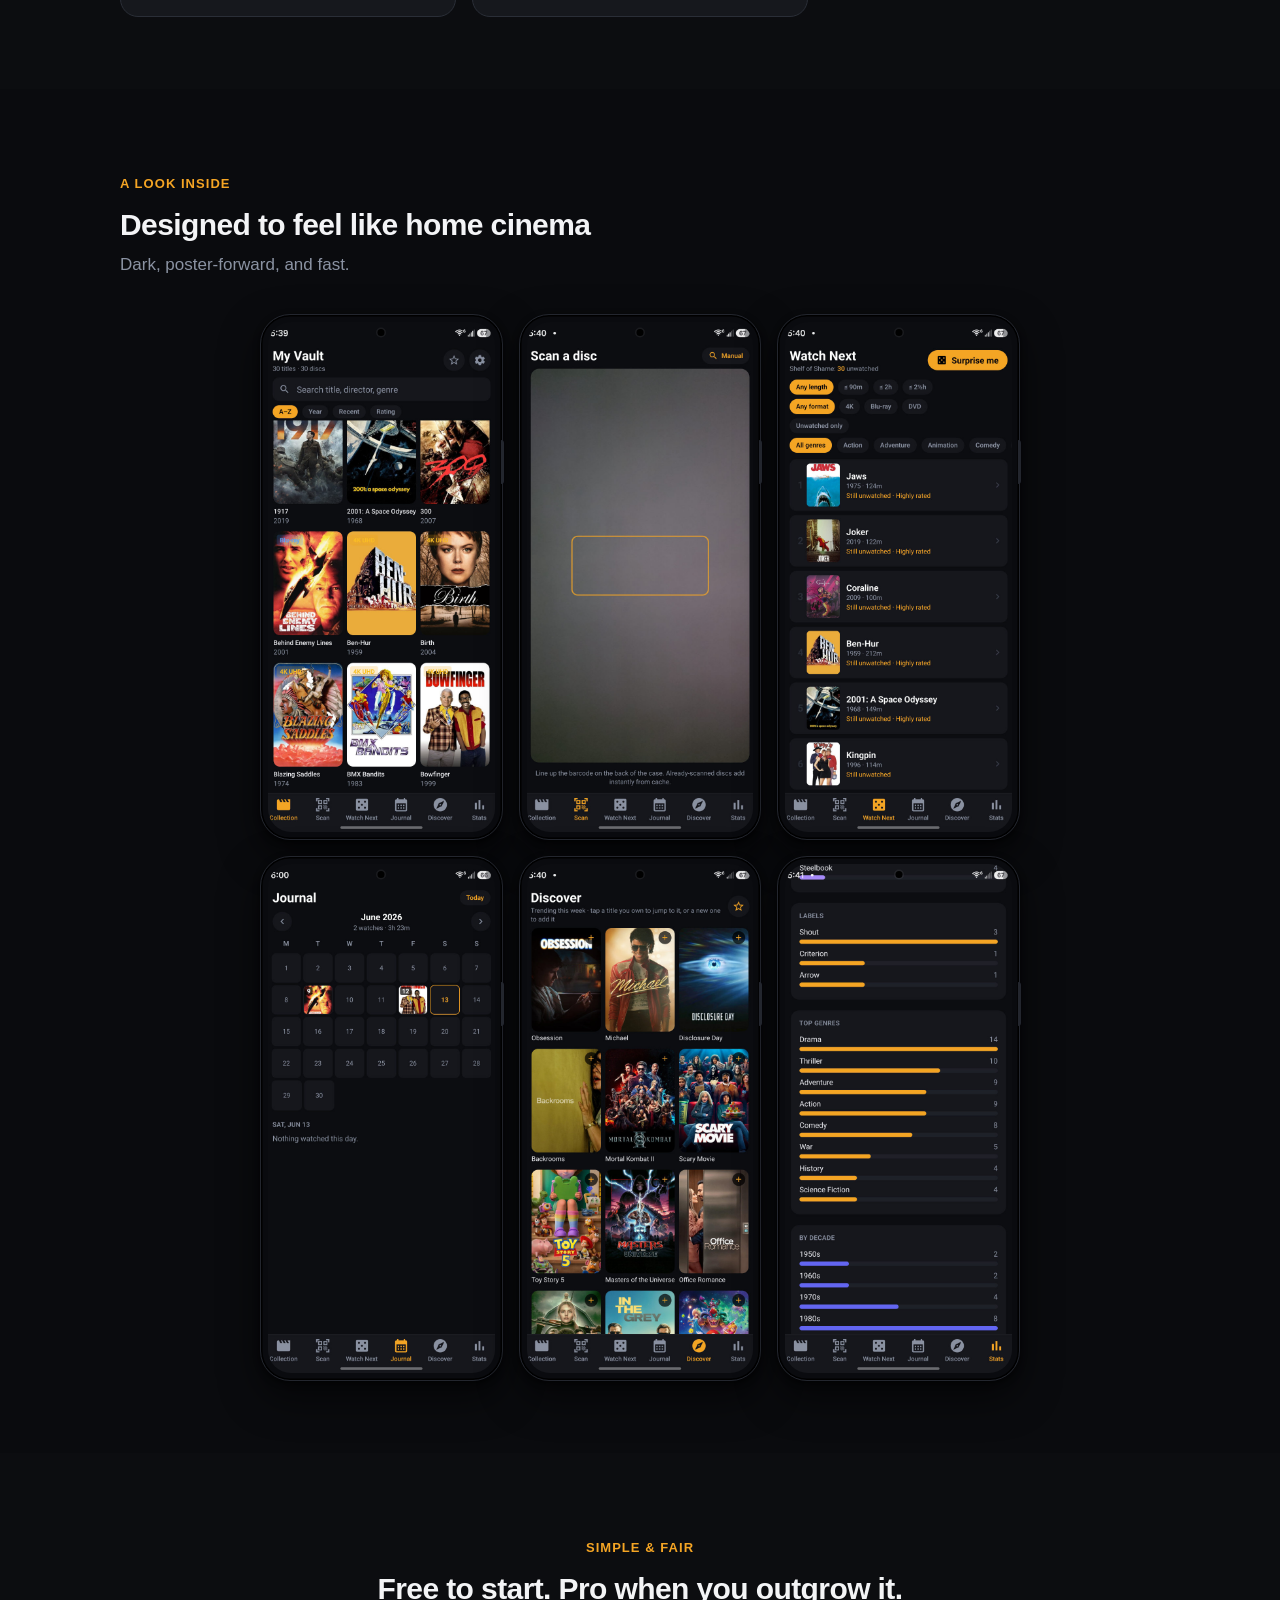
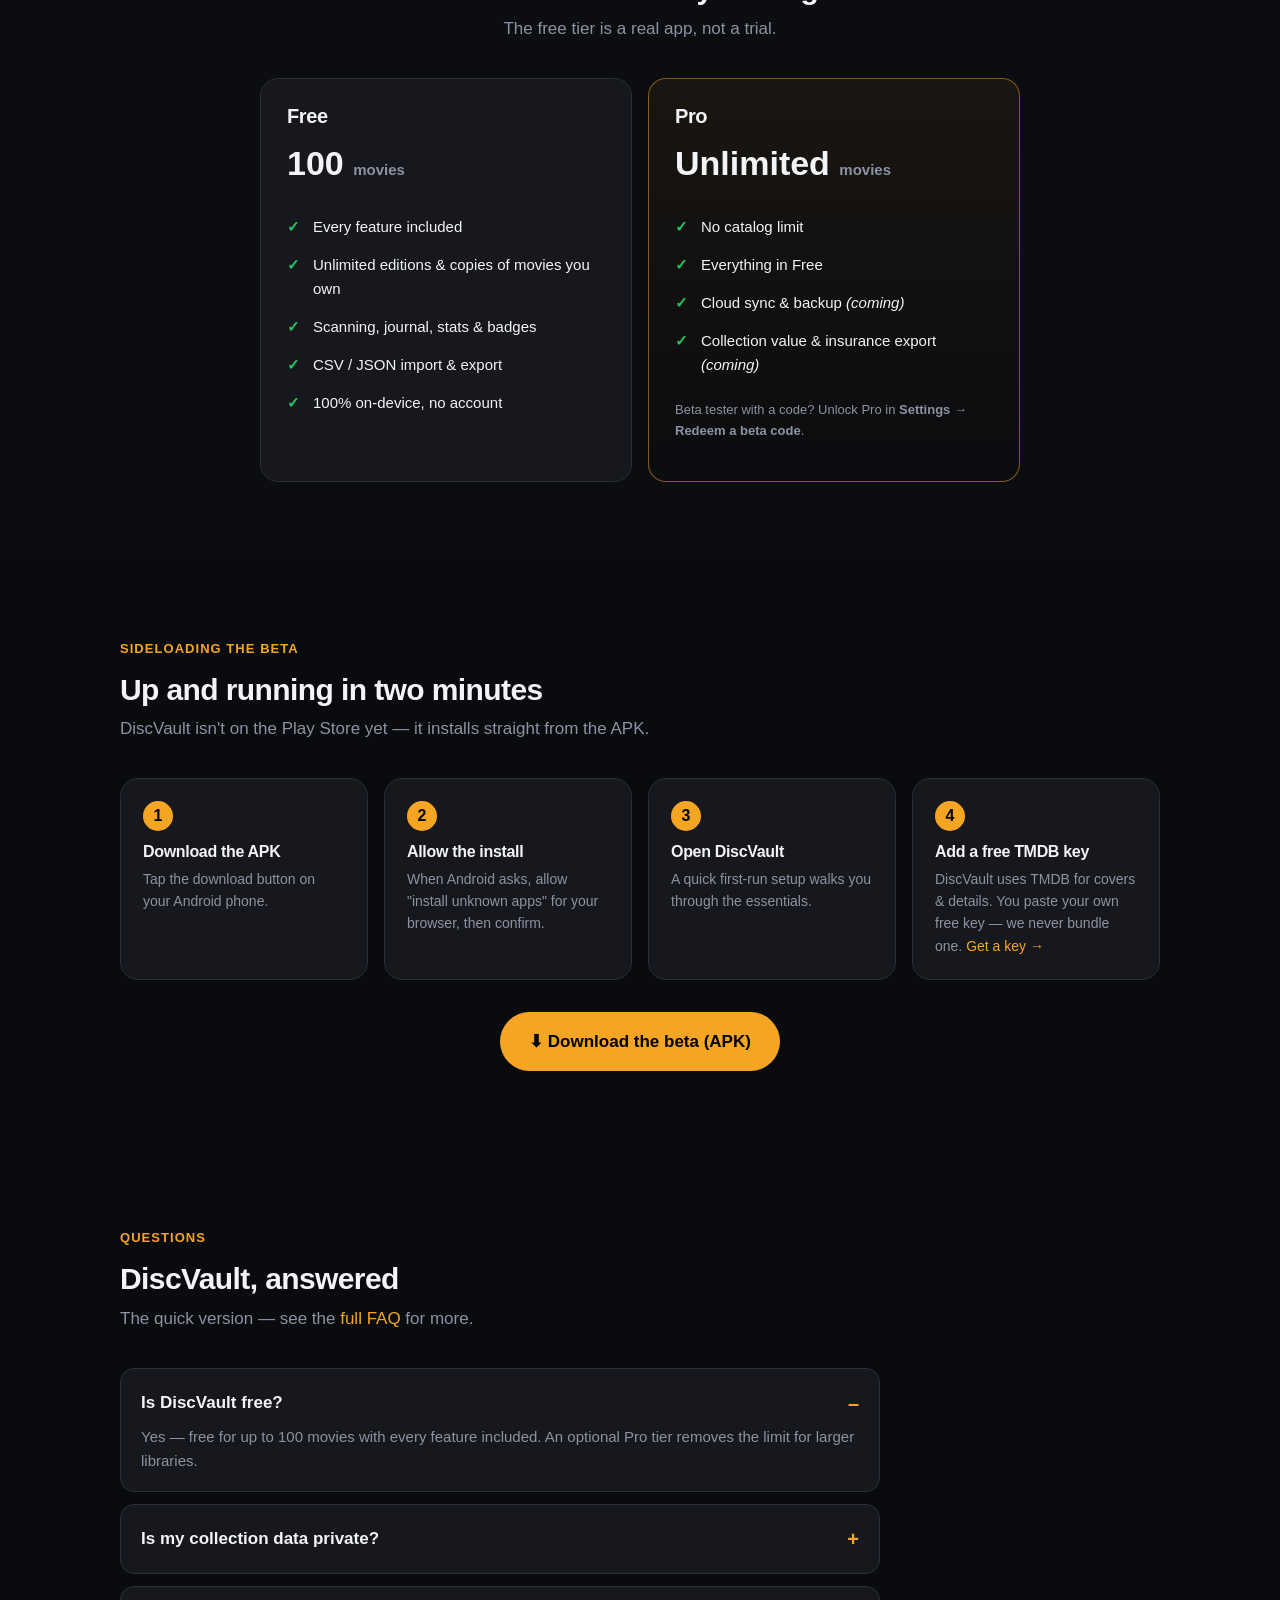
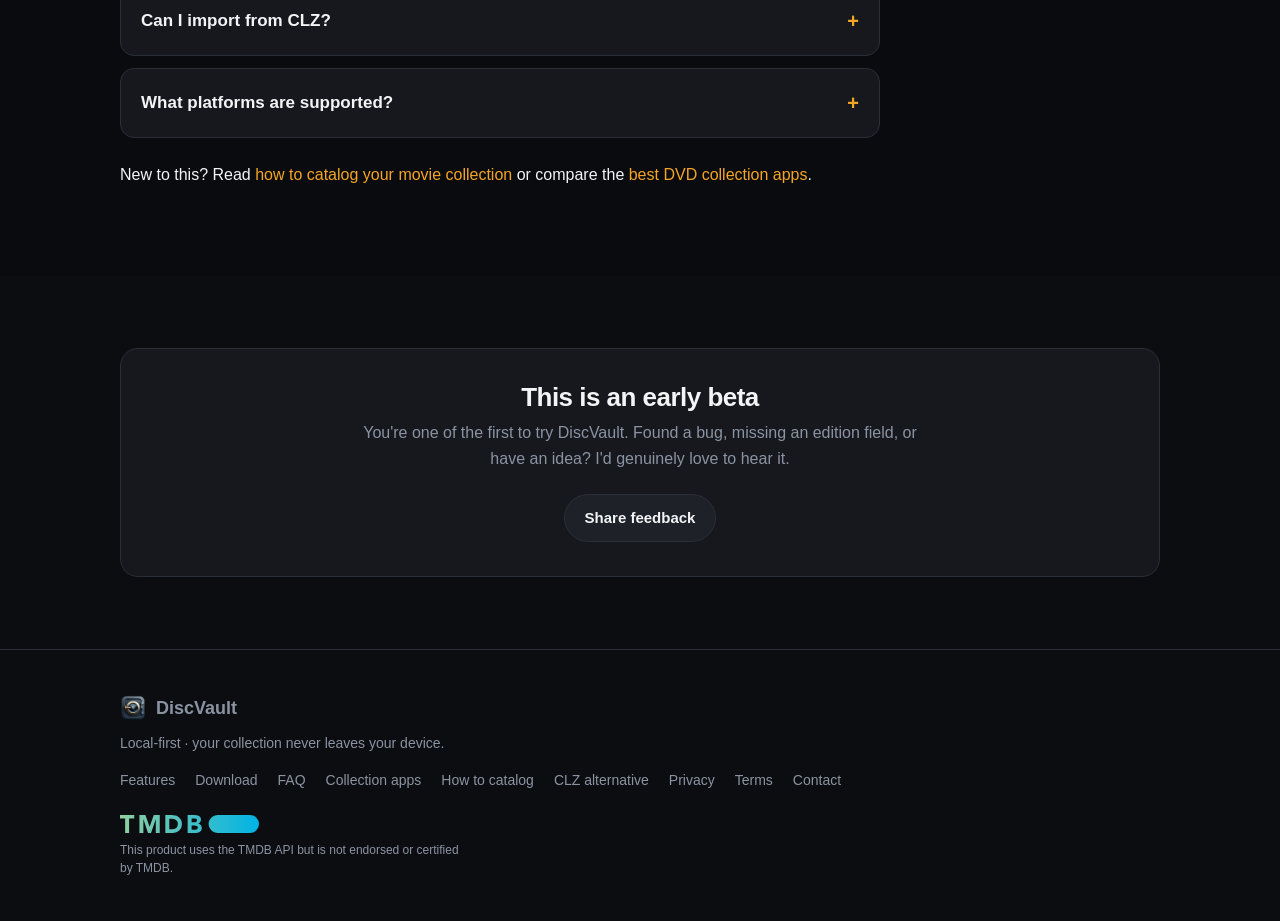
==== commit 2dfb26de: "SEO: structured data, sitemap/robots, FAQ + content pages, AEO Technical foundation: - Add robots.tx" ====
--- a/index.html
+++ b/index.html
@@ -3,11 +3,13 @@
 <head>
 <meta charset="utf-8" />
 <meta name="viewport" content="width=device-width, initial-scale=1" />
-<title>DiscVault — the collector-grade vault for your movie shelf</title>
-<meta name="description" content="A local-first Android app to catalog your DVD, Blu-ray and 4K collection. Scan barcodes, track every edition, never double-buy, and know what to watch next. Free for up to 100 movies." />
+<title>DiscVault — DVD, Blu-ray &amp; 4K Movie Collection App for Android</title>
+<meta name="description" content="DiscVault is a free, local-first movie collection app for Android. Scan barcodes to catalog your DVD, Blu-ray & 4K discs, track every edition, and never double-buy." />
+<meta name="keywords" content="DVD collection app, Blu-ray collection app, 4K UHD collection, movie collection app, catalog movie collection, barcode scanner movie app, CLZ alternative" />
 <meta name="theme-color" content="#0c0d10" />
 <link rel="canonical" href="https://discvault.us/" />
 <link rel="icon" href="./favicon.png" />
+<link rel="manifest" href="./site.webmanifest" />
 
 <!-- Social / Reddit link preview -->
 <meta property="og:type" content="website" />
@@ -21,6 +23,42 @@
 <meta name="twitter:image" content="https://discvault.us/og-image.png" />
 
 <link rel="stylesheet" href="./styles.css" />
+
+<script type="application/ld+json">
+{
+  "@context": "https://schema.org",
+  "@graph": [
+    {
+      "@type": "Organization",
+      "@id": "https://discvault.us/#org",
+      "name": "DiscVault",
+      "url": "https://discvault.us/",
+      "logo": "https://discvault.us/icon.png",
+      "email": "tex@discvault.us"
+    },
+    {
+      "@type": "WebSite",
+      "@id": "https://discvault.us/#website",
+      "url": "https://discvault.us/",
+      "name": "DiscVault",
+      "description": "A local-first Android app to catalog your DVD, Blu-ray and 4K movie collection.",
+      "publisher": { "@id": "https://discvault.us/#org" }
+    },
+    {
+      "@type": "MobileApplication",
+      "name": "DiscVault",
+      "operatingSystem": "Android",
+      "applicationCategory": "UtilitiesApplication",
+      "url": "https://discvault.us/",
+      "downloadUrl": "https://discvault.us/download",
+      "image": "https://discvault.us/og-image.png",
+      "description": "DiscVault is a free, local-first movie collection app for Android. Scan barcodes to catalog your DVD, Blu-ray and 4K discs, track every edition and copy, never double-buy, and decide what to watch next.",
+      "offers": { "@type": "Offer", "price": "0", "priceCurrency": "USD" },
+      "publisher": { "@id": "https://discvault.us/#org" }
+    }
+  ]
+}
+</script>
 </head>
 <!-- Google tag (gtag.js) -->
 <script async src="https://www.googletagmanager.com/gtag/js?id=G-DBCGHSKD1Q"></script>
@@ -41,6 +79,7 @@
       <a class="link" href="#features">Features</a>
       <a class="link" href="#pricing">Pricing</a>
       <a class="link" href="#install">Install</a>
+      <a class="link" href="/faq">FAQ</a>
       <a class="btn btn-accent" href="https://discvault.us/download">Download</a>
     </nav>
   </div>
@@ -159,6 +198,34 @@
     </div>
   </section>
 
+  <!-- FAQ -->
+  <section id="faq" style="background:#0a0b0e;">
+    <div class="wrap">
+      <p class="eyebrow">Questions</p>
+      <h2 class="section-title">DiscVault, answered</h2>
+      <p class="section-sub">The quick version — see the <a href="/faq" style="color:var(--accent)">full FAQ</a> for more.</p>
+      <div class="faq">
+        <details open>
+          <summary>Is DiscVault free?</summary>
+          <div class="a">Yes — free for up to 100 movies with every feature included. An optional Pro tier removes the limit for larger libraries.</div>
+        </details>
+        <details>
+          <summary>Is my collection data private?</summary>
+          <div class="a">Yes. DiscVault is local-first: your collection lives only on your device, with no account and no in-app tracking. See the <a href="/privacy">Privacy Policy</a>.</div>
+        </details>
+        <details>
+          <summary>Can I import from CLZ?</summary>
+          <div class="a">Yes — import a CLZ CSV to bring your existing collection in without re-scanning. More in the <a href="/clz-alternative">CLZ alternative guide</a>.</div>
+        </details>
+        <details>
+          <summary>What platforms are supported?</summary>
+          <div class="a">DiscVault is an Android app (sideloaded APK, also on the Solana dApp Store). No iOS version yet.</div>
+        </details>
+      </div>
+      <p style="margin-top:24px;">New to this? Read <a href="/how-to-catalog-movie-collection" style="color:var(--accent)">how to catalog your movie collection</a> or compare the <a href="/best-dvd-collection-app" style="color:var(--accent)">best DVD collection apps</a>.</p>
+    </div>
+  </section>
+
   <!-- FEEDBACK -->
   <section>
     <div class="wrap">
@@ -179,7 +246,11 @@
       <div>Local-first · your collection never leaves your device.</div>
       <div class="foot-links" style="margin-top:14px;">
         <a href="#features">Features</a>
-        <a href="#install">Download</a>
+        <a href="/download">Download</a>
+        <a href="/faq">FAQ</a>
+        <a href="/best-dvd-collection-app">Collection apps</a>
+        <a href="/how-to-catalog-movie-collection">How to catalog</a>
+        <a href="/clz-alternative">CLZ alternative</a>
         <a href="./privacy.html">Privacy</a>
         <a href="./terms.html">Terms</a>
         <a href="mailto:tex@discvault.us">Contact</a>
--- a/styles.css
+++ b/styles.css
@@ -143,7 +143,51 @@
 .tmdb-attr img { height:18px; margin-bottom:8px; }
 .tmdb-attr p { margin:0; font-size:12px; line-height:1.5; }
 
+/* ─── Long-form content / articles (FAQ + guide pages) ─── */
+.crumbs { font-size:13px; color:var(--mute); margin-bottom:18px; }
+.crumbs a { color:var(--mute); }
+.crumbs a:hover { color:var(--text); }
+.crumbs span { margin:0 6px; opacity:.6; }
+
+.prose { max-width:760px; }
+.prose h1 { font-size:clamp(30px,5vw,42px); margin-bottom:14px; }
+.prose h2 { font-size:24px; margin:36px 0 10px; }
+.prose h3 { font-size:19px; margin:26px 0 8px; }
+.prose p, .prose li { color:#cbd2dd; font-size:16px; }
+.prose .lead { font-size:19px; color:var(--text); margin-bottom:22px; }
+.prose ul, .prose ol { padding-left:22px; margin:12px 0; }
+.prose li { margin:7px 0; }
+.prose a { color:var(--accent); }
+.prose a.btn-accent { color:#000; }
+.prose a.btn-ghost { color:var(--text); }
+.prose strong { color:var(--text); }
+.muted { color:var(--mute); font-size:14px; }
+
+/* Comparison table */
+.cmp { width:100%; border-collapse:collapse; margin:20px 0; font-size:15px; }
+.cmp th, .cmp td { border:1px solid var(--edge); padding:10px 12px; text-align:left; }
+.cmp th { background:var(--panel2); font-weight:700; }
+.cmp caption { caption-side:bottom; color:var(--mute); font-size:13px; margin-top:8px; text-align:left; }
+.cmp td.y { color:var(--green); font-weight:700; }
+.cmp td.n { color:var(--mute); }
+
+/* FAQ accordion (also used for homepage teaser) */
+.faq { max-width:760px; }
+.faq details { border:1px solid var(--edge); border-radius:14px; background:var(--panel); padding:0 20px; margin-bottom:12px; }
+.faq summary { cursor:pointer; font-weight:700; font-size:17px; padding:18px 0; list-style:none; display:flex; justify-content:space-between; align-items:center; gap:14px; }
+.faq summary::-webkit-details-marker { display:none; }
+.faq summary::after { content:"+"; color:var(--accent); font-weight:800; font-size:20px; }
+.faq details[open] summary::after { content:"–"; }
+.faq details[open] summary { padding-bottom:6px; }
+.faq .a { color:var(--mute); padding-bottom:18px; font-size:15px; }
+.faq .a a { color:var(--accent); }
+
+/* In-content CTA band */
+.cta-band { text-align:center; margin:42px 0 6px; }
+
 @media (max-width:640px){
   section { padding:54px 0; }
   .nav .link { display:none; }
+  .cmp { font-size:13px; }
+  .cmp th, .cmp td { padding:8px; }
 }
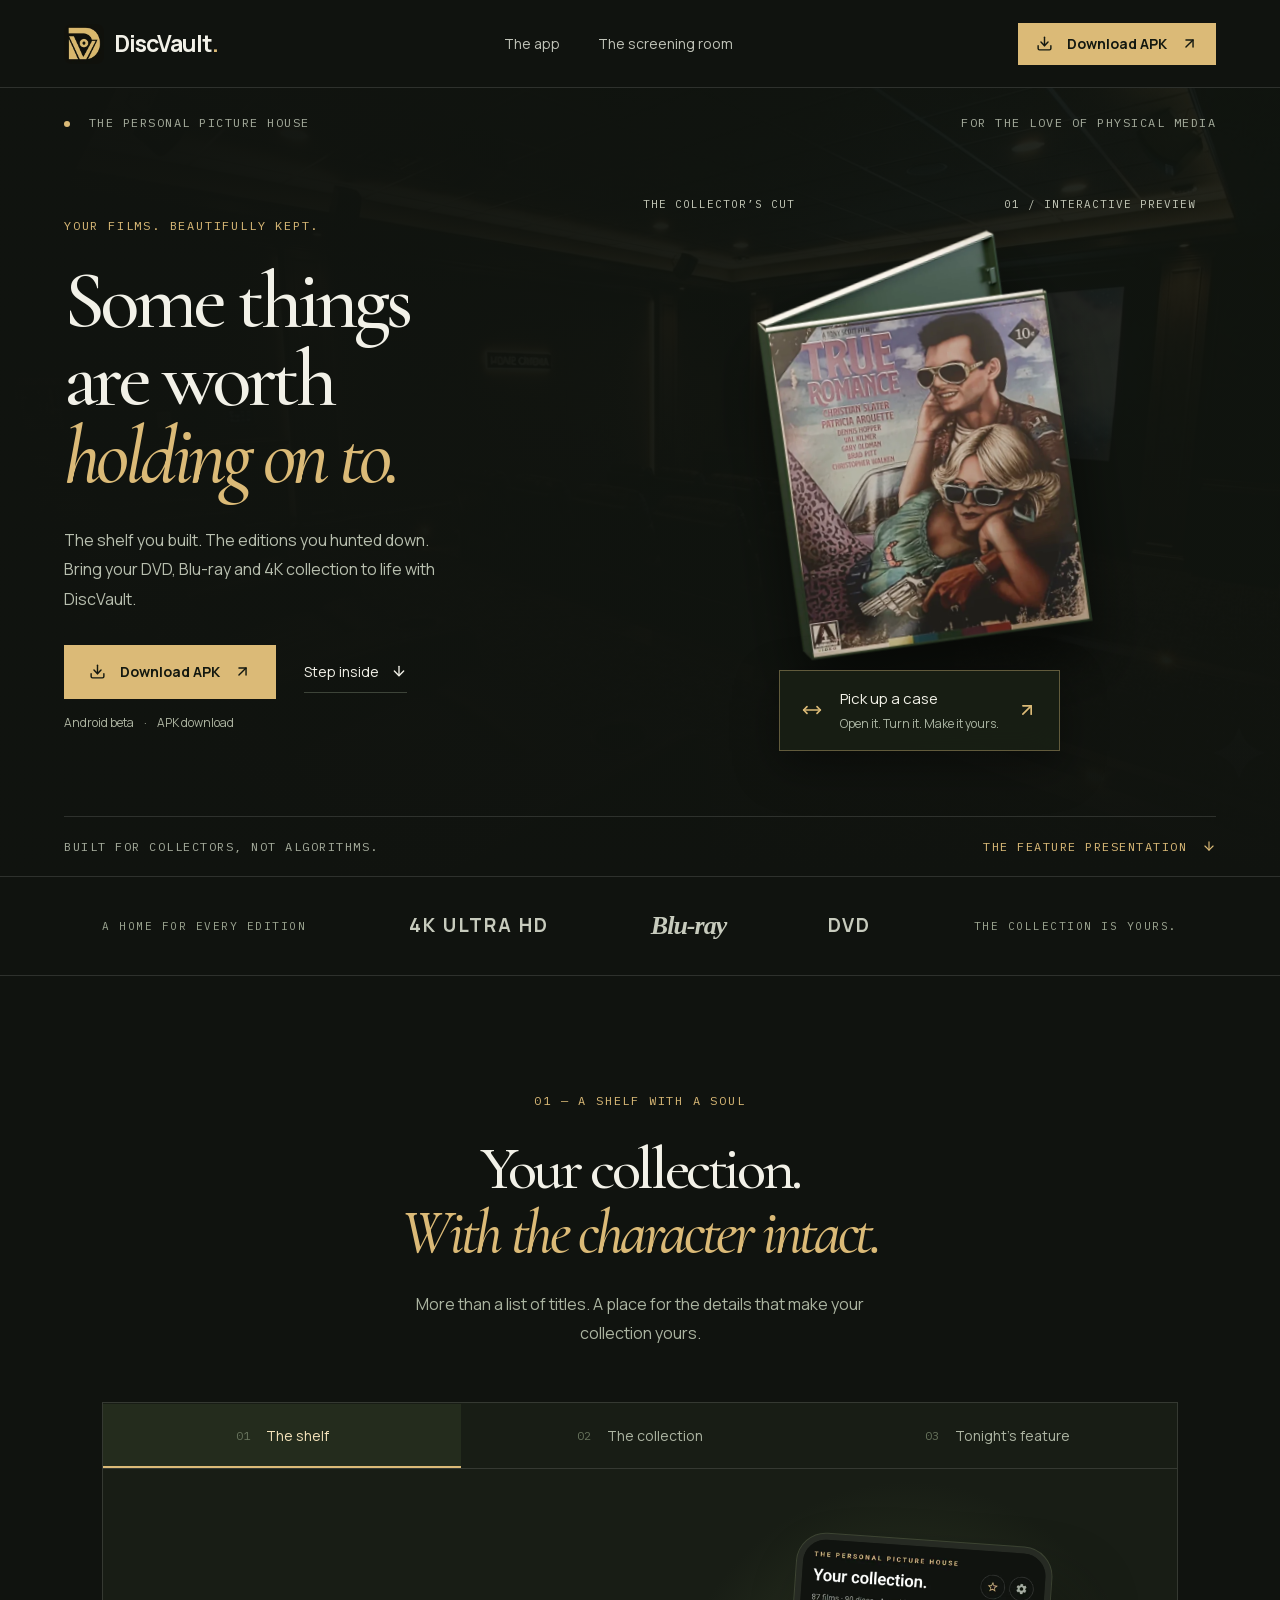
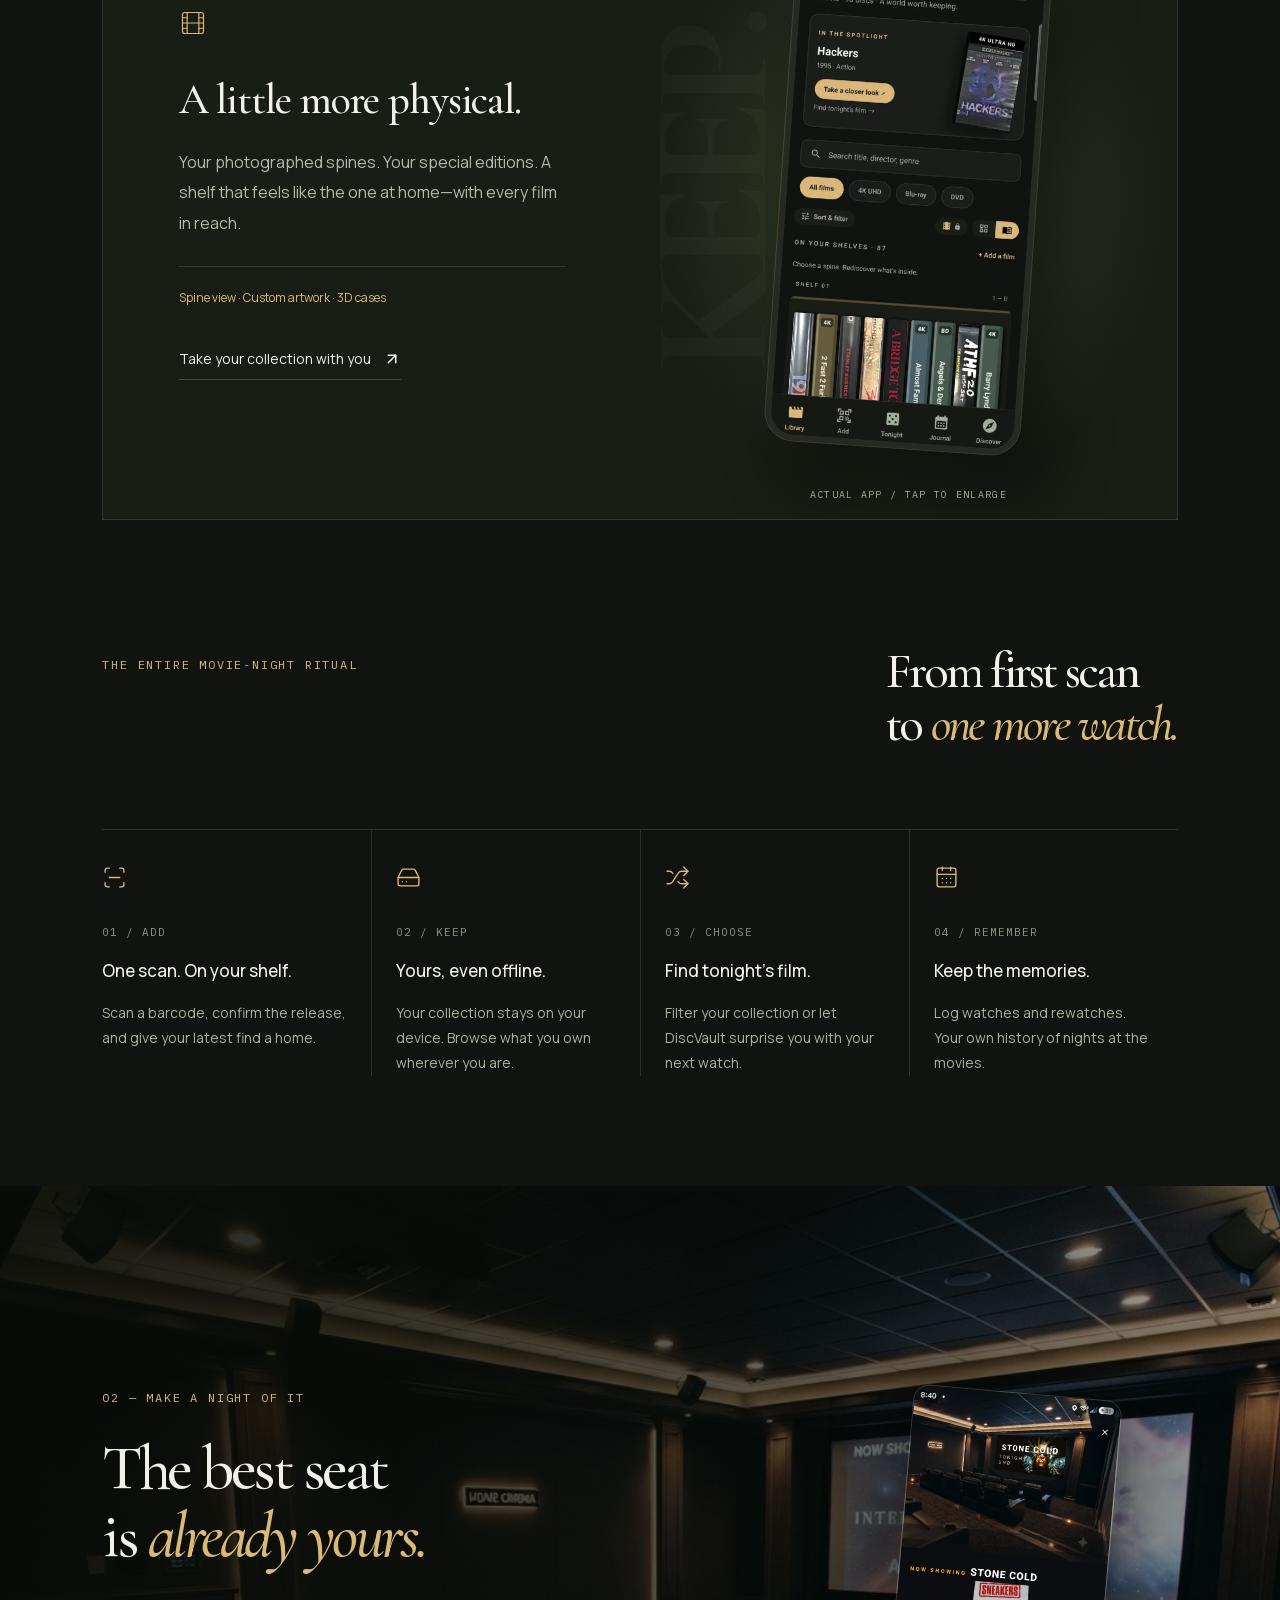
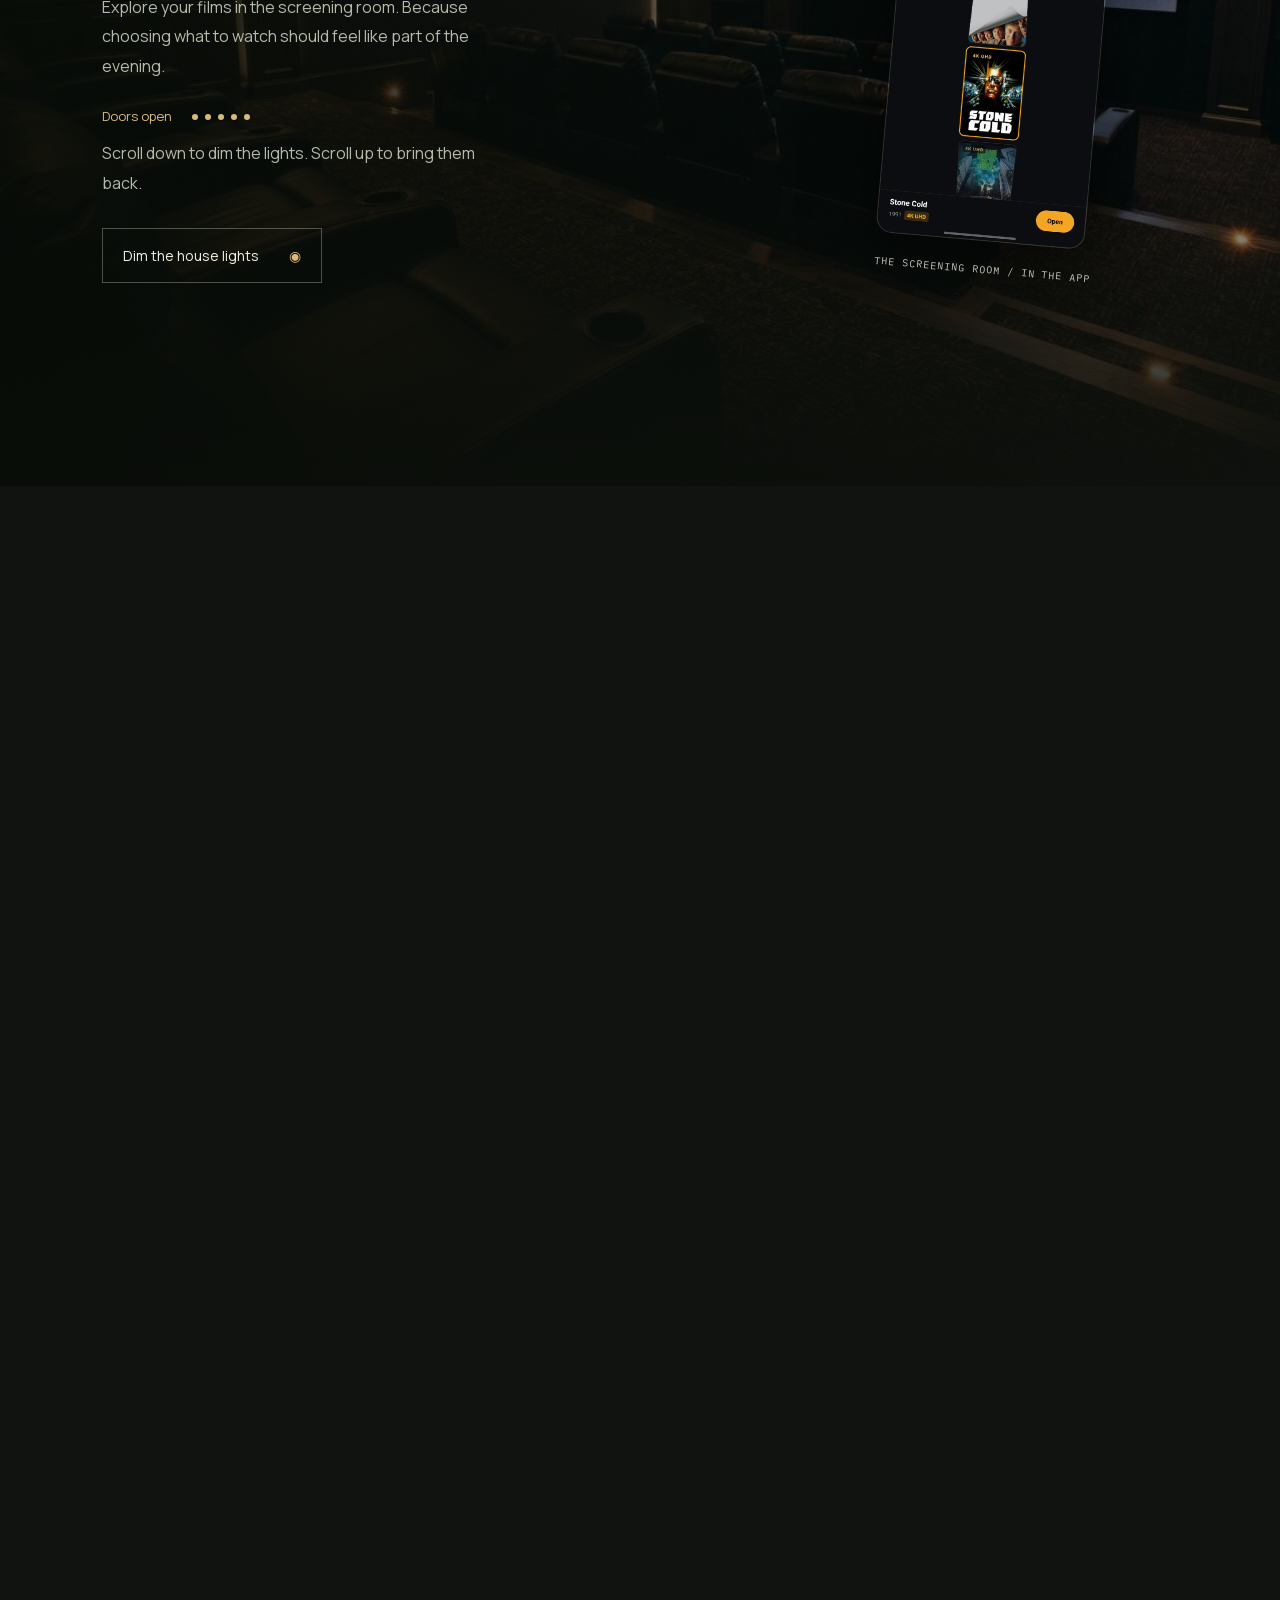
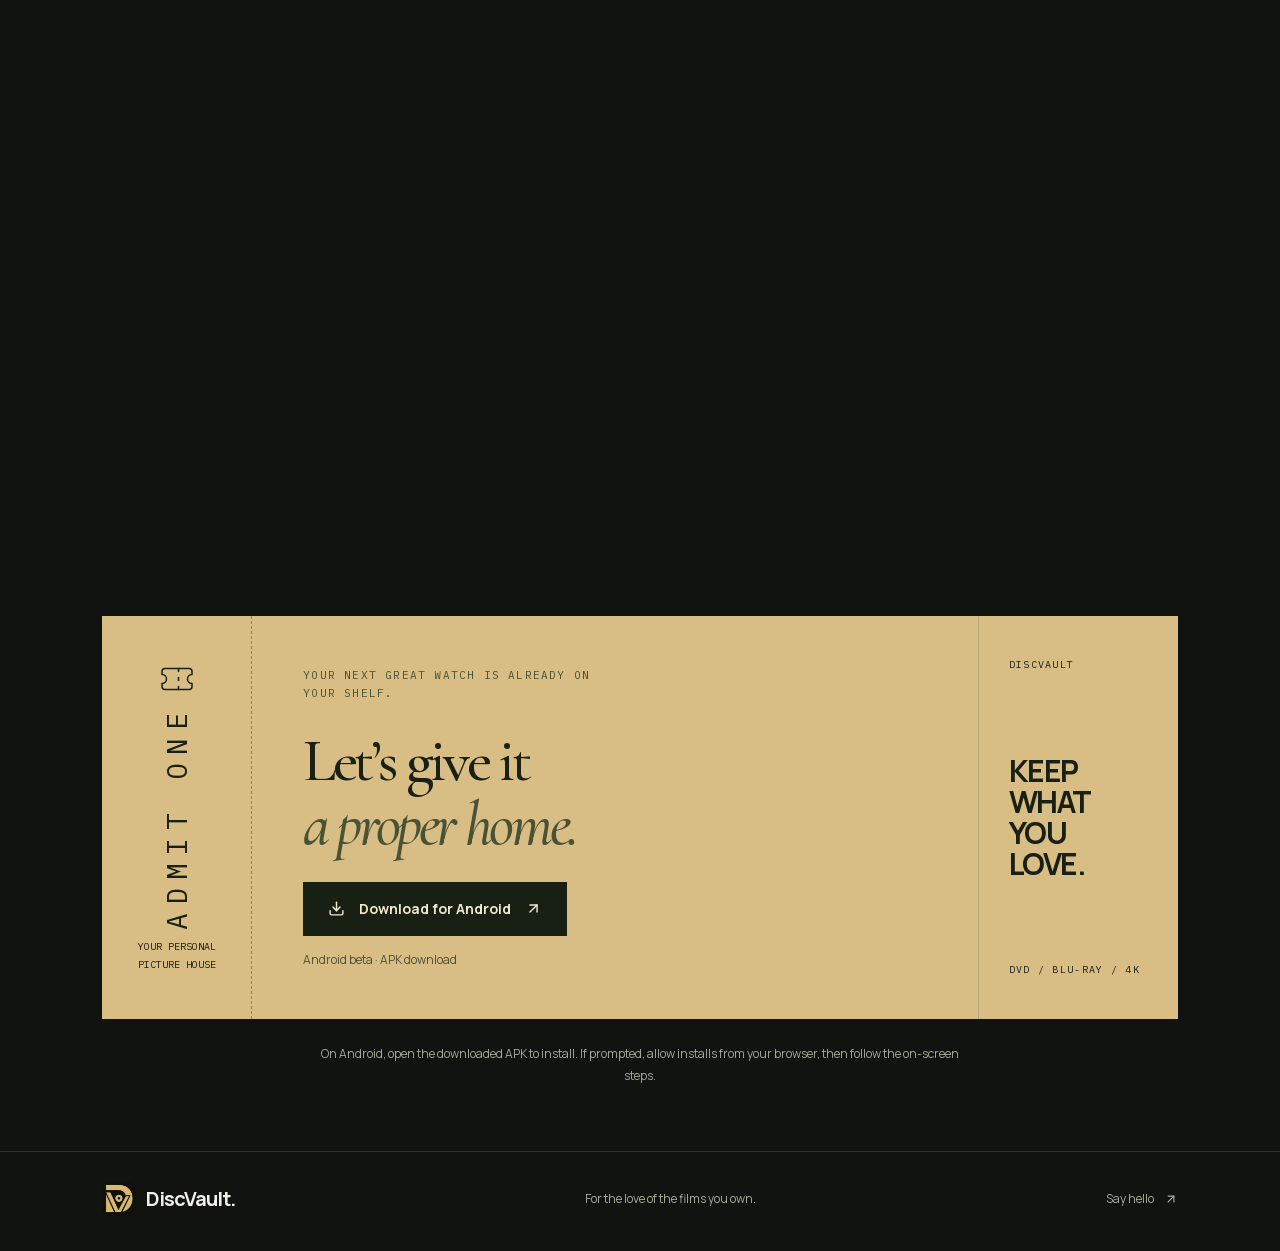
==== commit 156598e0: "Publish cinematic DiscVault website with interactive cases" ====
--- a/index.html
+++ b/index.html
@@ -1,267 +1,463 @@
-<!doctype html>
-<html lang="en">
-<head>
-<meta charset="utf-8" />
-<meta name="viewport" content="width=device-width, initial-scale=1" />
-<title>DiscVault — DVD, Blu-ray &amp; 4K Movie Collection App for Android</title>
-<meta name="description" content="DiscVault is a free, local-first movie collection app for Android. Scan barcodes to catalog your DVD, Blu-ray & 4K discs, track every edition, and never double-buy." />
-<meta name="keywords" content="DVD collection app, Blu-ray collection app, 4K UHD collection, movie collection app, catalog movie collection, barcode scanner movie app, CLZ alternative" />
-<meta name="theme-color" content="#0c0d10" />
-<link rel="canonical" href="https://discvault.us/" />
-<link rel="icon" href="./favicon.png" />
-<link rel="manifest" href="./site.webmanifest" />
-
-<!-- Social / Reddit link preview -->
-<meta property="og:type" content="website" />
-<meta property="og:title" content="DiscVault — your physical movie collection, organized" />
-<meta property="og:description" content="Scan, catalog and track your DVD/Blu-ray/4K shelf down to the steelbook. Local-first, no account. Free for 100 movies." />
-<meta property="og:url" content="https://discvault.us/" />
-<meta property="og:image" content="https://discvault.us/og-image.png" />
-<meta name="twitter:card" content="summary_large_image" />
-<meta name="twitter:title" content="DiscVault — your physical movie collection, organized" />
-<meta name="twitter:description" content="Scan, catalog and track your DVD/Blu-ray/4K shelf. Local-first, no account." />
-<meta name="twitter:image" content="https://discvault.us/og-image.png" />
-
-<link rel="stylesheet" href="./styles.css" />
-
-<script type="application/ld+json">
-{
-  "@context": "https://schema.org",
-  "@graph": [
-    {
-      "@type": "Organization",
-      "@id": "https://discvault.us/#org",
-      "name": "DiscVault",
-      "url": "https://discvault.us/",
-      "logo": "https://discvault.us/icon.png",
-      "email": "tex@discvault.us"
-    },
-    {
-      "@type": "WebSite",
-      "@id": "https://discvault.us/#website",
-      "url": "https://discvault.us/",
-      "name": "DiscVault",
-      "description": "A local-first Android app to catalog your DVD, Blu-ray and 4K movie collection.",
-      "publisher": { "@id": "https://discvault.us/#org" }
-    },
-    {
-      "@type": "MobileApplication",
-      "name": "DiscVault",
-      "operatingSystem": "Android",
-      "applicationCategory": "UtilitiesApplication",
-      "url": "https://discvault.us/",
-      "downloadUrl": "https://discvault.us/download",
-      "image": "https://discvault.us/og-image.png",
-      "description": "DiscVault is a free, local-first movie collection app for Android. Scan barcodes to catalog your DVD, Blu-ray and 4K discs, track every edition and copy, never double-buy, and decide what to watch next.",
-      "offers": { "@type": "Offer", "price": "0", "priceCurrency": "USD" },
-      "publisher": { "@id": "https://discvault.us/#org" }
-    }
-  ]
-}
-</script>
-</head>
-<!-- Google tag (gtag.js) -->
-<script async src="https://www.googletagmanager.com/gtag/js?id=G-DBCGHSKD1Q"></script>
-<script>
-  window.dataLayer = window.dataLayer || [];
-  function gtag(){dataLayer.push(arguments);}
-  gtag('js', new Date());
-
-  gtag('config', 'G-DBCGHSKD1Q');
-</script>
-
-<body>
-
-<header>
-  <div class="wrap">
-    <a class="brand" href="#top"><img src="./icon.png" alt="DiscVault icon" /> DiscVault</a>
-    <nav class="nav">
-      <a class="link" href="#features">Features</a>
-      <a class="link" href="#pricing">Pricing</a>
-      <a class="link" href="#install">Install</a>
-      <a class="link" href="/faq">FAQ</a>
-      <a class="btn btn-accent" href="https://discvault.us/download">Download</a>
-    </nav>
-  </div>
-</header>
-
-<main id="top">
-
-  <!-- HERO -->
-  <section class="hero">
-    <div class="wrap">
-      <img class="hero-icon" src="./icon.png" alt="DiscVault" />
-      <h1>Your shelf, finally organized.</h1>
-      <p class="tagline">The collector-grade vault for your DVD, Blu-ray and 4K collection — every edition, steelbook and spine number in your pocket.</p>
-      <p class="lede">Scan a barcode and DiscVault catalogs the disc in seconds. Track what you own, never double-buy at the store, and always know what to watch next.</p>
-      <div class="hero-cta">
-        <a class="btn btn-accent btn-lg" href="https://discvault.us/download">⬇ Download the beta (APK)</a>
-        <a class="btn btn-ghost btn-lg" href="#install">How to install</a>
-      </div>
-      <div class="trust">
-        <span class="dot-accent">Local-first</span>
-        <span class="dot-accent">No account needed</span>
-        <span class="dot-accent">Your data stays on your device</span>
-      </div>
-      <div class="formats">
-        <span class="chip uhd">4K UHD</span>
-        <span class="chip bd">Blu-ray</span>
-        <span class="chip dvd">DVD</span>
-      </div>
-    </div>
-  </section>
-
-  <!-- FEATURES -->
-  <section id="features">
-    <div class="wrap">
-      <p class="eyebrow">Everything a collector wants</p>
-      <h2 class="section-title">Built for people who care which edition they own</h2>
-      <p class="section-sub">Not a spreadsheet with cover art — a hub for the hobby.</p>
-      <div class="grid">
-        <div class="card"><div class="ic">📷</div><h3>Scan &amp; catalog</h3><p>Point your camera at a barcode and DiscVault pulls the cover, cast and runtime, then files it automatically.</p></div>
-        <div class="card"><div class="ic">💿</div><h3>Edition-level tracking</h3><p>Title → Release → Copy. 4K vs Blu-ray, steelbooks, slipcovers, Criterion spine numbers, and the exact copy on your shelf.</p></div>
-        <div class="card"><div class="ic">🎲</div><h3>Never wonder what to watch</h3><p>A recommender that pulls from your own shelf by mood, runtime and format — or just hit Surprise me.</p></div>
-        <div class="card"><div class="ic">📅</div><h3>Journal your viewings</h3><p>A calendar of what you've actually spun, with posters, rewatch tracking and a year in review.</p></div>
-        <div class="card"><div class="ic">🧭</div><h3>Discover &amp; wishlist</h3><p>Browse trending films, bookmark the editions you're hunting, and convert them to owned when they arrive.</p></div>
-        <div class="card"><div class="ic">🏆</div><h3>Stats &amp; collector badges</h3><p>Counts by format, decade, director and label — plus collector badges and a cheeky Shelf of Shame.</p></div>
-        <div class="card"><div class="ic">🖼️</div><h3>Your own covers</h3><p>Photograph your actual cases and choose whether to show your shot or the database art.</p></div>
-        <div class="card"><div class="ic">📦</div><h3>Import &amp; export</h3><p>Bring a collection in from a CLZ CSV, and export CSV / JSON backups anytime. Your data, portable.</p></div>
-      </div>
-    </div>
-  </section>
-
-  <!-- SCREENSHOTS -->
-  <section id="screens" style="background:#0a0b0e;">
-    <div class="wrap">
-      <p class="eyebrow">A look inside</p>
-      <h2 class="section-title">Designed to feel like home cinema</h2>
-      <p class="section-sub">Dark, poster-forward, and fast.</p>
-      <div class="shots">
-        <div class="shot"><img src="./screenshots/collection.jpg" alt="Your collection grid" loading="lazy" /></div>
-        <div class="shot"><img src="./screenshots/scan.jpg" alt="Scanning a disc barcode" loading="lazy" /></div>
-        <div class="shot"><img src="./screenshots/watch_next.jpg" alt="Watch Next recommendations" loading="lazy" /></div>
-        <div class="shot"><img src="./screenshots/journal.jpg" alt="Journal watch calendar" loading="lazy" /></div>
-        <div class="shot"><img src="./screenshots/discover.jpg" alt="Discover trending films" loading="lazy" /></div>
-        <div class="shot"><img src="./screenshots/profile.jpg" alt="Profile, stats and badges" loading="lazy" /></div>
-      </div>
-    </div>
-  </section>
-
-  <!-- PRICING -->
-  <section id="pricing">
-    <div class="wrap">
-      <p class="eyebrow" style="text-align:center;">Simple &amp; fair</p>
-      <h2 class="section-title" style="text-align:center;">Free to start. Pro when you outgrow it.</h2>
-      <p class="section-sub" style="text-align:center;">The free tier is a real app, not a trial.</p>
-      <div class="tiers">
-        <div class="tier">
-          <h3>Free</h3>
-          <div class="price">100 <small>movies</small></div>
-          <ul>
-            <li>Every feature included</li>
-            <li>Unlimited editions &amp; copies of movies you own</li>
-            <li>Scanning, journal, stats &amp; badges</li>
-            <li>CSV / JSON import &amp; export</li>
-            <li>100% on-device, no account</li>
-          </ul>
-        </div>
-        <div class="tier pro">
-          <h3>Pro</h3>
-          <div class="price">Unlimited <small>movies</small></div>
-          <ul>
-            <li>No catalog limit</li>
-            <li>Everything in Free</li>
-            <li>Cloud sync &amp; backup <em>(coming)</em></li>
-            <li>Collection value &amp; insurance export <em>(coming)</em></li>
-          </ul>
-          <p class="note">Beta tester with a code? Unlock Pro in <strong>Settings → Redeem a beta code</strong>.</p>
-        </div>
-      </div>
-    </div>
-  </section>
-
-  <!-- INSTALL -->
-  <section id="install" style="background:#0a0b0e;">
-    <div class="wrap">
-      <p class="eyebrow">Sideloading the beta</p>
-      <h2 class="section-title">Up and running in two minutes</h2>
-      <p class="section-sub">DiscVault isn't on the Play Store yet — it installs straight from the APK.</p>
-      <div class="steps">
-        <div class="step"><div class="num">1</div><h3>Download the APK</h3><p>Tap the download button on your Android phone.</p></div>
-        <div class="step"><div class="num">2</div><h3>Allow the install</h3><p>When Android asks, allow "install unknown apps" for your browser, then confirm.</p></div>
-        <div class="step"><div class="num">3</div><h3>Open DiscVault</h3><p>A quick first-run setup walks you through the essentials.</p></div>
-        <div class="step"><div class="num">4</div><h3>Add a free TMDB key</h3><p>DiscVault uses TMDB for covers &amp; details. You paste your own free key — we never bundle one. <a href="https://www.themoviedb.org/settings/api" style="color:var(--accent)">Get a key →</a></p></div>
-      </div>
-      <div style="text-align:center;margin-top:32px;">
-        <a class="btn btn-accent btn-lg" href="https://discvault.us/download">⬇ Download the beta (APK)</a>
-      </div>
-    </div>
-  </section>
-
-  <!-- FAQ -->
-  <section id="faq" style="background:#0a0b0e;">
-    <div class="wrap">
-      <p class="eyebrow">Questions</p>
-      <h2 class="section-title">DiscVault, answered</h2>
-      <p class="section-sub">The quick version — see the <a href="/faq" style="color:var(--accent)">full FAQ</a> for more.</p>
-      <div class="faq">
-        <details open>
-          <summary>Is DiscVault free?</summary>
-          <div class="a">Yes — free for up to 100 movies with every feature included. An optional Pro tier removes the limit for larger libraries.</div>
-        </details>
-        <details>
-          <summary>Is my collection data private?</summary>
-          <div class="a">Yes. DiscVault is local-first: your collection lives only on your device, with no account and no in-app tracking. See the <a href="/privacy">Privacy Policy</a>.</div>
-        </details>
-        <details>
-          <summary>Can I import from CLZ?</summary>
-          <div class="a">Yes — import a CLZ CSV to bring your existing collection in without re-scanning. More in the <a href="/clz-alternative">CLZ alternative guide</a>.</div>
-        </details>
-        <details>
-          <summary>What platforms are supported?</summary>
-          <div class="a">DiscVault is an Android app (sideloaded APK, also on the Solana dApp Store). No iOS version yet.</div>
-        </details>
-      </div>
-      <p style="margin-top:24px;">New to this? Read <a href="/how-to-catalog-movie-collection" style="color:var(--accent)">how to catalog your movie collection</a> or compare the <a href="/best-dvd-collection-app" style="color:var(--accent)">best DVD collection apps</a>.</p>
-    </div>
-  </section>
-
-  <!-- FEEDBACK -->
-  <section>
-    <div class="wrap">
-      <div class="callout">
-        <h2>This is an early beta</h2>
-        <p>You're one of the first to try DiscVault. Found a bug, missing an edition field, or have an idea? I'd genuinely love to hear it.</p>
-        <a class="btn btn-ghost" href="mailto:tex@discvault.us?subject=DiscVault%20beta%20feedback">Share feedback</a>
-      </div>
-    </div>
-  </section>
-
-</main>
-
-<footer>
-  <div class="wrap">
-    <div>
-      <div class="brand" style="margin-bottom:10px;"><img src="./icon.png" alt="" style="width:26px;height:26px;border-radius:7px;" /> DiscVault</div>
-      <div>Local-first · your collection never leaves your device.</div>
-      <div class="foot-links" style="margin-top:14px;">
-        <a href="#features">Features</a>
-        <a href="/download">Download</a>
-        <a href="/faq">FAQ</a>
-        <a href="/best-dvd-collection-app">Collection apps</a>
-        <a href="/how-to-catalog-movie-collection">How to catalog</a>
-        <a href="/clz-alternative">CLZ alternative</a>
-        <a href="./privacy.html">Privacy</a>
-        <a href="./terms.html">Terms</a>
-        <a href="mailto:tex@discvault.us">Contact</a>
-      </div>
-    </div>
-    <div class="tmdb-attr">
-      <img src="./tmdb.svg" alt="TMDB" />
-      <p>This product uses the TMDB API but is not endorsed or certified by TMDB.</p>
-    </div>
-  </div>
-</footer>
-
-</body>
-</html>
+<!DOCTYPE html><html lang="en"><head><meta charSet="utf-8"/><meta name="viewport" content="width=device-width, initial-scale=1"/><link rel="stylesheet" href="/_next/static/css/index.Gnga_XIz.css" data-rsc-css-href="/_next/static/css/index.Gnga_XIz.css" data-precedence="vite-rsc/importer-resources"/><link rel="modulepreload" fetchPriority="low" href="/_next/static/chunks/index-Bkkb5UTK.js"/><script src="/_next/static/chunks/rolldown-runtime-C60lm6uB.js" type="module" async=""></script><script src="/_next/static/chunks/framework-D_rUT4EX.js" type="module" async=""></script><link rel="modulepreload" href="/_next/static/chunks/layout-segment-context-DjfIZkYs.js" crossorigin=""/><link rel="modulepreload" href="/_next/static/chunks/page-DuhxifW2.js" crossorigin=""/><link rel="modulepreload" href="/_next/static/chunks/case-fallback-1lrygkxR.js" crossorigin=""/><title>DiscVault — Some things are worth holding on to</title><meta name="description" content="Catalog your DVD, Blu-ray and 4K collection, choose what to watch and keep your movie history local."/><link rel="icon" href="/brand/favicon-32.png" type="image/png" sizes="32x32"/><link rel="icon" href="/brand/discvault-monogram-512.png" type="image/png" sizes="512x512"/><link rel="apple-touch-icon" href="/brand/apple-touch-icon.png" type="image/png" sizes="180x180"/><script>Object.assign(((self[Symbol.for("vinext.navigationRuntime")]??={bootstrap:{routeManifest:null},functions:{}}).bootstrap.rsc??={rsc:[]}),{params:{},nav:{"pathname":"/","searchParams":[]}})</script><link rel="modulepreload" href="/_next/static/chunks/index-Bkkb5UTK.js" />
+<link rel="preload" href="/_next/static/_vinext_fonts/cormorant-garamond-a9167bcec36d/cormorant-garamond-fe99e303.woff2" as="font" type="font/woff2" crossorigin />
+<link rel="preload" href="/_next/static/_vinext_fonts/cormorant-garamond-a9167bcec36d/cormorant-garamond-e99b45a2.woff2" as="font" type="font/woff2" crossorigin />
+<link rel="preload" href="/_next/static/_vinext_fonts/manrope-76eca2803f7f/manrope-81401990.woff2" as="font" type="font/woff2" crossorigin />
+<link rel="preload" href="/_next/static/_vinext_fonts/ibm-plex-mono-249675d2ada6/ibm-plex-mono-d7731959.woff2" as="font" type="font/woff2" crossorigin />
+<link rel="preload" href="/_next/static/_vinext_fonts/ibm-plex-mono-249675d2ada6/ibm-plex-mono-8d0aead6.woff2" as="font" type="font/woff2" crossorigin />
+<style data-vinext-fonts>/* cyrillic-ext */
+@font-face {
+  font-family: 'Cormorant Garamond';
+  font-style: italic;
+  font-weight: 500;
+  font-display: swap;
+  src: url(/_next/static/_vinext_fonts/cormorant-garamond-a9167bcec36d/cormorant-garamond-7d0fab25.woff2) format('woff2');
+  unicode-range: U+0460-052F, U+1C80-1C8A, U+20B4, U+2DE0-2DFF, U+A640-A69F, U+FE2E-FE2F;
+}
+/* cyrillic */
+@font-face {
+  font-family: 'Cormorant Garamond';
+  font-style: italic;
+  font-weight: 500;
+  font-display: swap;
+  src: url(/_next/static/_vinext_fonts/cormorant-garamond-a9167bcec36d/cormorant-garamond-bd3fa9fe.woff2) format('woff2');
+  unicode-range: U+0301, U+0400-045F, U+0490-0491, U+04B0-04B1, U+2116;
+}
+/* vietnamese */
+@font-face {
+  font-family: 'Cormorant Garamond';
+  font-style: italic;
+  font-weight: 500;
+  font-display: swap;
+  src: url(/_next/static/_vinext_fonts/cormorant-garamond-a9167bcec36d/cormorant-garamond-5f813686.woff2) format('woff2');
+  unicode-range: U+0102-0103, U+0110-0111, U+0128-0129, U+0168-0169, U+01A0-01A1, U+01AF-01B0, U+0300-0301, U+0303-0304, U+0308-0309, U+0323, U+0329, U+1EA0-1EF9, U+20AB;
+}
+/* latin-ext */
+@font-face {
+  font-family: 'Cormorant Garamond';
+  font-style: italic;
+  font-weight: 500;
+  font-display: swap;
+  src: url(/_next/static/_vinext_fonts/cormorant-garamond-a9167bcec36d/cormorant-garamond-0365c557.woff2) format('woff2');
+  unicode-range: U+0100-02BA, U+02BD-02C5, U+02C7-02CC, U+02CE-02D7, U+02DD-02FF, U+0304, U+0308, U+0329, U+1D00-1DBF, U+1E00-1E9F, U+1EF2-1EFF, U+2020, U+20A0-20AB, U+20AD-20C0, U+2113, U+2C60-2C7F, U+A720-A7FF;
+}
+/* latin */
+@font-face {
+  font-family: 'Cormorant Garamond';
+  font-style: italic;
+  font-weight: 500;
+  font-display: swap;
+  src: url(/_next/static/_vinext_fonts/cormorant-garamond-a9167bcec36d/cormorant-garamond-fe99e303.woff2) format('woff2');
+  unicode-range: U+0000-00FF, U+0131, U+0152-0153, U+02BB-02BC, U+02C6, U+02DA, U+02DC, U+0304, U+0308, U+0329, U+2000-206F, U+20AC, U+2122, U+2191, U+2193, U+2212, U+2215, U+FEFF, U+FFFD;
+}
+/* cyrillic-ext */
+@font-face {
+  font-family: 'Cormorant Garamond';
+  font-style: italic;
+  font-weight: 600;
+  font-display: swap;
+  src: url(/_next/static/_vinext_fonts/cormorant-garamond-a9167bcec36d/cormorant-garamond-7d0fab25.woff2) format('woff2');
+  unicode-range: U+0460-052F, U+1C80-1C8A, U+20B4, U+2DE0-2DFF, U+A640-A69F, U+FE2E-FE2F;
+}
+/* cyrillic */
+@font-face {
+  font-family: 'Cormorant Garamond';
+  font-style: italic;
+  font-weight: 600;
+  font-display: swap;
+  src: url(/_next/static/_vinext_fonts/cormorant-garamond-a9167bcec36d/cormorant-garamond-bd3fa9fe.woff2) format('woff2');
+  unicode-range: U+0301, U+0400-045F, U+0490-0491, U+04B0-04B1, U+2116;
+}
+/* vietnamese */
+@font-face {
+  font-family: 'Cormorant Garamond';
+  font-style: italic;
+  font-weight: 600;
+  font-display: swap;
+  src: url(/_next/static/_vinext_fonts/cormorant-garamond-a9167bcec36d/cormorant-garamond-5f813686.woff2) format('woff2');
+  unicode-range: U+0102-0103, U+0110-0111, U+0128-0129, U+0168-0169, U+01A0-01A1, U+01AF-01B0, U+0300-0301, U+0303-0304, U+0308-0309, U+0323, U+0329, U+1EA0-1EF9, U+20AB;
+}
+/* latin-ext */
+@font-face {
+  font-family: 'Cormorant Garamond';
+  font-style: italic;
+  font-weight: 600;
+  font-display: swap;
+  src: url(/_next/static/_vinext_fonts/cormorant-garamond-a9167bcec36d/cormorant-garamond-0365c557.woff2) format('woff2');
+  unicode-range: U+0100-02BA, U+02BD-02C5, U+02C7-02CC, U+02CE-02D7, U+02DD-02FF, U+0304, U+0308, U+0329, U+1D00-1DBF, U+1E00-1E9F, U+1EF2-1EFF, U+2020, U+20A0-20AB, U+20AD-20C0, U+2113, U+2C60-2C7F, U+A720-A7FF;
+}
+/* latin */
+@font-face {
+  font-family: 'Cormorant Garamond';
+  font-style: italic;
+  font-weight: 600;
+  font-display: swap;
+  src: url(/_next/static/_vinext_fonts/cormorant-garamond-a9167bcec36d/cormorant-garamond-fe99e303.woff2) format('woff2');
+  unicode-range: U+0000-00FF, U+0131, U+0152-0153, U+02BB-02BC, U+02C6, U+02DA, U+02DC, U+0304, U+0308, U+0329, U+2000-206F, U+20AC, U+2122, U+2191, U+2193, U+2212, U+2215, U+FEFF, U+FFFD;
+}
+/* cyrillic-ext */
+@font-face {
+  font-family: 'Cormorant Garamond';
+  font-style: italic;
+  font-weight: 700;
+  font-display: swap;
+  src: url(/_next/static/_vinext_fonts/cormorant-garamond-a9167bcec36d/cormorant-garamond-7d0fab25.woff2) format('woff2');
+  unicode-range: U+0460-052F, U+1C80-1C8A, U+20B4, U+2DE0-2DFF, U+A640-A69F, U+FE2E-FE2F;
+}
+/* cyrillic */
+@font-face {
+  font-family: 'Cormorant Garamond';
+  font-style: italic;
+  font-weight: 700;
+  font-display: swap;
+  src: url(/_next/static/_vinext_fonts/cormorant-garamond-a9167bcec36d/cormorant-garamond-bd3fa9fe.woff2) format('woff2');
+  unicode-range: U+0301, U+0400-045F, U+0490-0491, U+04B0-04B1, U+2116;
+}
+/* vietnamese */
+@font-face {
+  font-family: 'Cormorant Garamond';
+  font-style: italic;
+  font-weight: 700;
+  font-display: swap;
+  src: url(/_next/static/_vinext_fonts/cormorant-garamond-a9167bcec36d/cormorant-garamond-5f813686.woff2) format('woff2');
+  unicode-range: U+0102-0103, U+0110-0111, U+0128-0129, U+0168-0169, U+01A0-01A1, U+01AF-01B0, U+0300-0301, U+0303-0304, U+0308-0309, U+0323, U+0329, U+1EA0-1EF9, U+20AB;
+}
+/* latin-ext */
+@font-face {
+  font-family: 'Cormorant Garamond';
+  font-style: italic;
+  font-weight: 700;
+  font-display: swap;
+  src: url(/_next/static/_vinext_fonts/cormorant-garamond-a9167bcec36d/cormorant-garamond-0365c557.woff2) format('woff2');
+  unicode-range: U+0100-02BA, U+02BD-02C5, U+02C7-02CC, U+02CE-02D7, U+02DD-02FF, U+0304, U+0308, U+0329, U+1D00-1DBF, U+1E00-1E9F, U+1EF2-1EFF, U+2020, U+20A0-20AB, U+20AD-20C0, U+2113, U+2C60-2C7F, U+A720-A7FF;
+}
+/* latin */
+@font-face {
+  font-family: 'Cormorant Garamond';
+  font-style: italic;
+  font-weight: 700;
+  font-display: swap;
+  src: url(/_next/static/_vinext_fonts/cormorant-garamond-a9167bcec36d/cormorant-garamond-fe99e303.woff2) format('woff2');
+  unicode-range: U+0000-00FF, U+0131, U+0152-0153, U+02BB-02BC, U+02C6, U+02DA, U+02DC, U+0304, U+0308, U+0329, U+2000-206F, U+20AC, U+2122, U+2191, U+2193, U+2212, U+2215, U+FEFF, U+FFFD;
+}
+/* cyrillic-ext */
+@font-face {
+  font-family: 'Cormorant Garamond';
+  font-style: normal;
+  font-weight: 500;
+  font-display: swap;
+  src: url(/_next/static/_vinext_fonts/cormorant-garamond-a9167bcec36d/cormorant-garamond-dd44b623.woff2) format('woff2');
+  unicode-range: U+0460-052F, U+1C80-1C8A, U+20B4, U+2DE0-2DFF, U+A640-A69F, U+FE2E-FE2F;
+}
+/* cyrillic */
+@font-face {
+  font-family: 'Cormorant Garamond';
+  font-style: normal;
+  font-weight: 500;
+  font-display: swap;
+  src: url(/_next/static/_vinext_fonts/cormorant-garamond-a9167bcec36d/cormorant-garamond-44d82aa9.woff2) format('woff2');
+  unicode-range: U+0301, U+0400-045F, U+0490-0491, U+04B0-04B1, U+2116;
+}
+/* vietnamese */
+@font-face {
+  font-family: 'Cormorant Garamond';
+  font-style: normal;
+  font-weight: 500;
+  font-display: swap;
+  src: url(/_next/static/_vinext_fonts/cormorant-garamond-a9167bcec36d/cormorant-garamond-7f5a19db.woff2) format('woff2');
+  unicode-range: U+0102-0103, U+0110-0111, U+0128-0129, U+0168-0169, U+01A0-01A1, U+01AF-01B0, U+0300-0301, U+0303-0304, U+0308-0309, U+0323, U+0329, U+1EA0-1EF9, U+20AB;
+}
+/* latin-ext */
+@font-face {
+  font-family: 'Cormorant Garamond';
+  font-style: normal;
+  font-weight: 500;
+  font-display: swap;
+  src: url(/_next/static/_vinext_fonts/cormorant-garamond-a9167bcec36d/cormorant-garamond-21114939.woff2) format('woff2');
+  unicode-range: U+0100-02BA, U+02BD-02C5, U+02C7-02CC, U+02CE-02D7, U+02DD-02FF, U+0304, U+0308, U+0329, U+1D00-1DBF, U+1E00-1E9F, U+1EF2-1EFF, U+2020, U+20A0-20AB, U+20AD-20C0, U+2113, U+2C60-2C7F, U+A720-A7FF;
+}
+/* latin */
+@font-face {
+  font-family: 'Cormorant Garamond';
+  font-style: normal;
+  font-weight: 500;
+  font-display: swap;
+  src: url(/_next/static/_vinext_fonts/cormorant-garamond-a9167bcec36d/cormorant-garamond-e99b45a2.woff2) format('woff2');
+  unicode-range: U+0000-00FF, U+0131, U+0152-0153, U+02BB-02BC, U+02C6, U+02DA, U+02DC, U+0304, U+0308, U+0329, U+2000-206F, U+20AC, U+2122, U+2191, U+2193, U+2212, U+2215, U+FEFF, U+FFFD;
+}
+/* cyrillic-ext */
+@font-face {
+  font-family: 'Cormorant Garamond';
+  font-style: normal;
+  font-weight: 600;
+  font-display: swap;
+  src: url(/_next/static/_vinext_fonts/cormorant-garamond-a9167bcec36d/cormorant-garamond-dd44b623.woff2) format('woff2');
+  unicode-range: U+0460-052F, U+1C80-1C8A, U+20B4, U+2DE0-2DFF, U+A640-A69F, U+FE2E-FE2F;
+}
+/* cyrillic */
+@font-face {
+  font-family: 'Cormorant Garamond';
+  font-style: normal;
+  font-weight: 600;
+  font-display: swap;
+  src: url(/_next/static/_vinext_fonts/cormorant-garamond-a9167bcec36d/cormorant-garamond-44d82aa9.woff2) format('woff2');
+  unicode-range: U+0301, U+0400-045F, U+0490-0491, U+04B0-04B1, U+2116;
+}
+/* vietnamese */
+@font-face {
+  font-family: 'Cormorant Garamond';
+  font-style: normal;
+  font-weight: 600;
+  font-display: swap;
+  src: url(/_next/static/_vinext_fonts/cormorant-garamond-a9167bcec36d/cormorant-garamond-7f5a19db.woff2) format('woff2');
+  unicode-range: U+0102-0103, U+0110-0111, U+0128-0129, U+0168-0169, U+01A0-01A1, U+01AF-01B0, U+0300-0301, U+0303-0304, U+0308-0309, U+0323, U+0329, U+1EA0-1EF9, U+20AB;
+}
+/* latin-ext */
+@font-face {
+  font-family: 'Cormorant Garamond';
+  font-style: normal;
+  font-weight: 600;
+  font-display: swap;
+  src: url(/_next/static/_vinext_fonts/cormorant-garamond-a9167bcec36d/cormorant-garamond-21114939.woff2) format('woff2');
+  unicode-range: U+0100-02BA, U+02BD-02C5, U+02C7-02CC, U+02CE-02D7, U+02DD-02FF, U+0304, U+0308, U+0329, U+1D00-1DBF, U+1E00-1E9F, U+1EF2-1EFF, U+2020, U+20A0-20AB, U+20AD-20C0, U+2113, U+2C60-2C7F, U+A720-A7FF;
+}
+/* latin */
+@font-face {
+  font-family: 'Cormorant Garamond';
+  font-style: normal;
+  font-weight: 600;
+  font-display: swap;
+  src: url(/_next/static/_vinext_fonts/cormorant-garamond-a9167bcec36d/cormorant-garamond-e99b45a2.woff2) format('woff2');
+  unicode-range: U+0000-00FF, U+0131, U+0152-0153, U+02BB-02BC, U+02C6, U+02DA, U+02DC, U+0304, U+0308, U+0329, U+2000-206F, U+20AC, U+2122, U+2191, U+2193, U+2212, U+2215, U+FEFF, U+FFFD;
+}
+/* cyrillic-ext */
+@font-face {
+  font-family: 'Cormorant Garamond';
+  font-style: normal;
+  font-weight: 700;
+  font-display: swap;
+  src: url(/_next/static/_vinext_fonts/cormorant-garamond-a9167bcec36d/cormorant-garamond-dd44b623.woff2) format('woff2');
+  unicode-range: U+0460-052F, U+1C80-1C8A, U+20B4, U+2DE0-2DFF, U+A640-A69F, U+FE2E-FE2F;
+}
+/* cyrillic */
+@font-face {
+  font-family: 'Cormorant Garamond';
+  font-style: normal;
+  font-weight: 700;
+  font-display: swap;
+  src: url(/_next/static/_vinext_fonts/cormorant-garamond-a9167bcec36d/cormorant-garamond-44d82aa9.woff2) format('woff2');
+  unicode-range: U+0301, U+0400-045F, U+0490-0491, U+04B0-04B1, U+2116;
+}
+/* vietnamese */
+@font-face {
+  font-family: 'Cormorant Garamond';
+  font-style: normal;
+  font-weight: 700;
+  font-display: swap;
+  src: url(/_next/static/_vinext_fonts/cormorant-garamond-a9167bcec36d/cormorant-garamond-7f5a19db.woff2) format('woff2');
+  unicode-range: U+0102-0103, U+0110-0111, U+0128-0129, U+0168-0169, U+01A0-01A1, U+01AF-01B0, U+0300-0301, U+0303-0304, U+0308-0309, U+0323, U+0329, U+1EA0-1EF9, U+20AB;
+}
+/* latin-ext */
+@font-face {
+  font-family: 'Cormorant Garamond';
+  font-style: normal;
+  font-weight: 700;
+  font-display: swap;
+  src: url(/_next/static/_vinext_fonts/cormorant-garamond-a9167bcec36d/cormorant-garamond-21114939.woff2) format('woff2');
+  unicode-range: U+0100-02BA, U+02BD-02C5, U+02C7-02CC, U+02CE-02D7, U+02DD-02FF, U+0304, U+0308, U+0329, U+1D00-1DBF, U+1E00-1E9F, U+1EF2-1EFF, U+2020, U+20A0-20AB, U+20AD-20C0, U+2113, U+2C60-2C7F, U+A720-A7FF;
+}
+/* latin */
+@font-face {
+  font-family: 'Cormorant Garamond';
+  font-style: normal;
+  font-weight: 700;
+  font-display: swap;
+  src: url(/_next/static/_vinext_fonts/cormorant-garamond-a9167bcec36d/cormorant-garamond-e99b45a2.woff2) format('woff2');
+  unicode-range: U+0000-00FF, U+0131, U+0152-0153, U+02BB-02BC, U+02C6, U+02DA, U+02DC, U+0304, U+0308, U+0329, U+2000-206F, U+20AC, U+2122, U+2191, U+2193, U+2212, U+2215, U+FEFF, U+FFFD;
+}
+
+@font-face {
+  font-family: 'Cormorant Garamond Fallback';
+  src: local("Times New Roman");
+  ascent-override: 95.27%;
+  descent-override: 29.59%;
+  line-gap-override: 0.00%;
+  size-adjust: 96.98%;
+}
+
+.__font_cormorant_garamond_02r7y5q { font-family: 'Cormorant Garamond', 'Cormorant Garamond Fallback'; }
+
+.__variable_cormorant_garamond_02r7y5q { --font-display: 'Cormorant Garamond', 'Cormorant Garamond Fallback'; }
+
+/* cyrillic-ext */
+@font-face {
+  font-family: 'Manrope';
+  font-style: normal;
+  font-weight: 200 800;
+  font-display: swap;
+  src: url(/_next/static/_vinext_fonts/manrope-76eca2803f7f/manrope-37facb2a.woff2) format('woff2');
+  unicode-range: U+0460-052F, U+1C80-1C8A, U+20B4, U+2DE0-2DFF, U+A640-A69F, U+FE2E-FE2F;
+}
+/* cyrillic */
+@font-face {
+  font-family: 'Manrope';
+  font-style: normal;
+  font-weight: 200 800;
+  font-display: swap;
+  src: url(/_next/static/_vinext_fonts/manrope-76eca2803f7f/manrope-c9a5f13c.woff2) format('woff2');
+  unicode-range: U+0301, U+0400-045F, U+0490-0491, U+04B0-04B1, U+2116;
+}
+/* greek */
+@font-face {
+  font-family: 'Manrope';
+  font-style: normal;
+  font-weight: 200 800;
+  font-display: swap;
+  src: url(/_next/static/_vinext_fonts/manrope-76eca2803f7f/manrope-f00fa027.woff2) format('woff2');
+  unicode-range: U+0370-0377, U+037A-037F, U+0384-038A, U+038C, U+038E-03A1, U+03A3-03FF;
+}
+/* vietnamese */
+@font-face {
+  font-family: 'Manrope';
+  font-style: normal;
+  font-weight: 200 800;
+  font-display: swap;
+  src: url(/_next/static/_vinext_fonts/manrope-76eca2803f7f/manrope-bd6e7fdc.woff2) format('woff2');
+  unicode-range: U+0102-0103, U+0110-0111, U+0128-0129, U+0168-0169, U+01A0-01A1, U+01AF-01B0, U+0300-0301, U+0303-0304, U+0308-0309, U+0323, U+0329, U+1EA0-1EF9, U+20AB;
+}
+/* latin-ext */
+@font-face {
+  font-family: 'Manrope';
+  font-style: normal;
+  font-weight: 200 800;
+  font-display: swap;
+  src: url(/_next/static/_vinext_fonts/manrope-76eca2803f7f/manrope-76dcfc73.woff2) format('woff2');
+  unicode-range: U+0100-02BA, U+02BD-02C5, U+02C7-02CC, U+02CE-02D7, U+02DD-02FF, U+0304, U+0308, U+0329, U+1D00-1DBF, U+1E00-1E9F, U+1EF2-1EFF, U+2020, U+20A0-20AB, U+20AD-20C0, U+2113, U+2C60-2C7F, U+A720-A7FF;
+}
+/* latin */
+@font-face {
+  font-family: 'Manrope';
+  font-style: normal;
+  font-weight: 200 800;
+  font-display: swap;
+  src: url(/_next/static/_vinext_fonts/manrope-76eca2803f7f/manrope-81401990.woff2) format('woff2');
+  unicode-range: U+0000-00FF, U+0131, U+0152-0153, U+02BB-02BC, U+02C6, U+02DA, U+02DC, U+0304, U+0308, U+0329, U+2000-206F, U+20AC, U+2122, U+2191, U+2193, U+2212, U+2215, U+FEFF, U+FFFD;
+}
+
+@font-face {
+  font-family: 'Manrope Fallback';
+  src: local("Arial");
+  ascent-override: 103.31%;
+  descent-override: 29.07%;
+  line-gap-override: 0.00%;
+  size-adjust: 103.19%;
+}
+
+.__font_manrope_0lv6qco { font-family: 'Manrope', 'Manrope Fallback'; font-style: normal; }
+
+.__variable_manrope_0lv6qco { --font-body: 'Manrope', 'Manrope Fallback'; }
+
+/* cyrillic-ext */
+@font-face {
+  font-family: 'IBM Plex Mono';
+  font-style: normal;
+  font-weight: 400;
+  font-display: swap;
+  src: url(/_next/static/_vinext_fonts/ibm-plex-mono-249675d2ada6/ibm-plex-mono-3a6be21f.woff2) format('woff2');
+  unicode-range: U+0460-052F, U+1C80-1C8A, U+20B4, U+2DE0-2DFF, U+A640-A69F, U+FE2E-FE2F;
+}
+/* cyrillic */
+@font-face {
+  font-family: 'IBM Plex Mono';
+  font-style: normal;
+  font-weight: 400;
+  font-display: swap;
+  src: url(/_next/static/_vinext_fonts/ibm-plex-mono-249675d2ada6/ibm-plex-mono-c969eaac.woff2) format('woff2');
+  unicode-range: U+0301, U+0400-045F, U+0490-0491, U+04B0-04B1, U+2116;
+}
+/* vietnamese */
+@font-face {
+  font-family: 'IBM Plex Mono';
+  font-style: normal;
+  font-weight: 400;
+  font-display: swap;
+  src: url(/_next/static/_vinext_fonts/ibm-plex-mono-249675d2ada6/ibm-plex-mono-ef6e627b.woff2) format('woff2');
+  unicode-range: U+0102-0103, U+0110-0111, U+0128-0129, U+0168-0169, U+01A0-01A1, U+01AF-01B0, U+0300-0301, U+0303-0304, U+0308-0309, U+0323, U+0329, U+1EA0-1EF9, U+20AB;
+}
+/* latin-ext */
+@font-face {
+  font-family: 'IBM Plex Mono';
+  font-style: normal;
+  font-weight: 400;
+  font-display: swap;
+  src: url(/_next/static/_vinext_fonts/ibm-plex-mono-249675d2ada6/ibm-plex-mono-9994c10a.woff2) format('woff2');
+  unicode-range: U+0100-02BA, U+02BD-02C5, U+02C7-02CC, U+02CE-02D7, U+02DD-02FF, U+0304, U+0308, U+0329, U+1D00-1DBF, U+1E00-1E9F, U+1EF2-1EFF, U+2020, U+20A0-20AB, U+20AD-20C0, U+2113, U+2C60-2C7F, U+A720-A7FF;
+}
+/* latin */
+@font-face {
+  font-family: 'IBM Plex Mono';
+  font-style: normal;
+  font-weight: 400;
+  font-display: swap;
+  src: url(/_next/static/_vinext_fonts/ibm-plex-mono-249675d2ada6/ibm-plex-mono-d7731959.woff2) format('woff2');
+  unicode-range: U+0000-00FF, U+0131, U+0152-0153, U+02BB-02BC, U+02C6, U+02DA, U+02DC, U+0304, U+0308, U+0329, U+2000-206F, U+20AC, U+2122, U+2191, U+2193, U+2212, U+2215, U+FEFF, U+FFFD;
+}
+/* cyrillic-ext */
+@font-face {
+  font-family: 'IBM Plex Mono';
+  font-style: normal;
+  font-weight: 500;
+  font-display: swap;
+  src: url(/_next/static/_vinext_fonts/ibm-plex-mono-249675d2ada6/ibm-plex-mono-1321c702.woff2) format('woff2');
+  unicode-range: U+0460-052F, U+1C80-1C8A, U+20B4, U+2DE0-2DFF, U+A640-A69F, U+FE2E-FE2F;
+}
+/* cyrillic */
+@font-face {
+  font-family: 'IBM Plex Mono';
+  font-style: normal;
+  font-weight: 500;
+  font-display: swap;
+  src: url(/_next/static/_vinext_fonts/ibm-plex-mono-249675d2ada6/ibm-plex-mono-b98a4523.woff2) format('woff2');
+  unicode-range: U+0301, U+0400-045F, U+0490-0491, U+04B0-04B1, U+2116;
+}
+/* vietnamese */
+@font-face {
+  font-family: 'IBM Plex Mono';
+  font-style: normal;
+  font-weight: 500;
+  font-display: swap;
+  src: url(/_next/static/_vinext_fonts/ibm-plex-mono-249675d2ada6/ibm-plex-mono-d9a6454f.woff2) format('woff2');
+  unicode-range: U+0102-0103, U+0110-0111, U+0128-0129, U+0168-0169, U+01A0-01A1, U+01AF-01B0, U+0300-0301, U+0303-0304, U+0308-0309, U+0323, U+0329, U+1EA0-1EF9, U+20AB;
+}
+/* latin-ext */
+@font-face {
+  font-family: 'IBM Plex Mono';
+  font-style: normal;
+  font-weight: 500;
+  font-display: swap;
+  src: url(/_next/static/_vinext_fonts/ibm-plex-mono-249675d2ada6/ibm-plex-mono-60d1ee22.woff2) format('woff2');
+  unicode-range: U+0100-02BA, U+02BD-02C5, U+02C7-02CC, U+02CE-02D7, U+02DD-02FF, U+0304, U+0308, U+0329, U+1D00-1DBF, U+1E00-1E9F, U+1EF2-1EFF, U+2020, U+20A0-20AB, U+20AD-20C0, U+2113, U+2C60-2C7F, U+A720-A7FF;
+}
+/* latin */
+@font-face {
+  font-family: 'IBM Plex Mono';
+  font-style: normal;
+  font-weight: 500;
+  font-display: swap;
+  src: url(/_next/static/_vinext_fonts/ibm-plex-mono-249675d2ada6/ibm-plex-mono-8d0aead6.woff2) format('woff2');
+  unicode-range: U+0000-00FF, U+0131, U+0152-0153, U+02BB-02BC, U+02C6, U+02DA, U+02DC, U+0304, U+0308, U+0329, U+2000-206F, U+20AC, U+2122, U+2191, U+2193, U+2212, U+2215, U+FEFF, U+FFFD;
+}
+
+@font-face {
+  font-family: 'IBM Plex Mono Fallback';
+  src: local("Arial");
+  ascent-override: 76.16%;
+  descent-override: 20.43%;
+  line-gap-override: 0.00%;
+  size-adjust: 134.59%;
+}
+
+.__font_ibm_plex_mono_15tc0xw { font-family: 'IBM Plex Mono', 'IBM Plex Mono Fallback'; font-style: normal; }
+
+.__variable_ibm_plex_mono_15tc0xw { --font-utility: 'IBM Plex Mono', 'IBM Plex Mono Fallback'; }
+</style>
+</head><body class="__variable_cormorant_garamond_02r7y5q __variable_manrope_0lv6qco __variable_ibm_plex_mono_15tc0xw"><main id="top"><a class="skip-link" href="#collection">Skip to the app tour</a><header class="topbar"><a class="brand" href="#top"><img src="/brand/discvault-monogram.webp" width="40" height="40" alt=""/><span>DiscVault<span class="brand-period">.</span></span></a><nav aria-label="Main navigation"><a href="#collection">The app</a><a href="#screening-room">The screening room</a></nav><a class="button download-link nav-download" href="https://discvault.us/download"><svg xmlns="http://www.w3.org/2000/svg" width="17" height="17" viewBox="0 0 24 24" fill="none" stroke="currentColor" stroke-width="2" stroke-linecap="round" stroke-linejoin="round" class="lucide lucide-download" aria-hidden="true"><path d="M12 15V3"></path><path d="M21 15v4a2 2 0 0 1-2 2H5a2 2 0 0 1-2-2v-4"></path><path d="m7 10 5 5 5-5"></path></svg>Download APK<svg xmlns="http://www.w3.org/2000/svg" width="17" height="17" viewBox="0 0 24 24" fill="none" stroke="currentColor" stroke-width="2" stroke-linecap="round" stroke-linejoin="round" class="lucide lucide-arrow-up-right" aria-hidden="true"><path d="M7 7h10v10"></path><path d="M7 17 17 7"></path></svg></a></header><section class="hero" aria-labelledby="hero-title"><img class="hero-backdrop" src="/screening-room.jpg" alt="" fetchPriority="high"/><div class="hero-wash"></div><div class="hero-topline"><span><i></i> THE PERSONAL PICTURE HOUSE</span><span>FOR THE LOVE OF PHYSICAL MEDIA</span></div><div class="hero-layout"><div class="hero-copy"><p class="eyebrow">Your films. Beautifully kept.</p><h1 id="hero-title">Some things<br/>are worth<br/><em>holding on to.</em></h1><p class="hero-description">The shelf you built. The editions you hunted down. Bring your DVD, Blu-ray and 4K collection to life with DiscVault.</p><div class="hero-actions"><a class="button download-link " href="https://discvault.us/download"><svg xmlns="http://www.w3.org/2000/svg" width="17" height="17" viewBox="0 0 24 24" fill="none" stroke="currentColor" stroke-width="2" stroke-linecap="round" stroke-linejoin="round" class="lucide lucide-download" aria-hidden="true"><path d="M12 15V3"></path><path d="M21 15v4a2 2 0 0 1-2 2H5a2 2 0 0 1-2-2v-4"></path><path d="m7 10 5 5 5-5"></path></svg>Download APK<svg xmlns="http://www.w3.org/2000/svg" width="17" height="17" viewBox="0 0 24 24" fill="none" stroke="currentColor" stroke-width="2" stroke-linecap="round" stroke-linejoin="round" class="lucide lucide-arrow-up-right" aria-hidden="true"><path d="M7 7h10v10"></path><path d="M7 17 17 7"></path></svg></a><a class="text-link" href="#collection">Step inside <svg xmlns="http://www.w3.org/2000/svg" width="16" height="16" viewBox="0 0 24 24" fill="none" stroke="currentColor" stroke-width="2" stroke-linecap="round" stroke-linejoin="round" class="lucide lucide-arrow-down" aria-hidden="true"><path d="M12 5v14"></path><path d="m19 12-7 7-7-7"></path></svg></a></div><p class="download-note">Android beta <span>·</span> APK download</p></div><div class="hero-object" id="case-studio"><div class="object-caption"><span>THE COLLECTOR’S CUT</span><span>01 / INTERACTIVE PREVIEW</span></div><div class="case-intro"><img src="/media/collector-case.webp" alt="A partially opened DiscVault case with photographed True Romance cover artwork" width="750" height="1000" fetchPriority="high"/><button class="experience-button"><svg xmlns="http://www.w3.org/2000/svg" width="20" height="20" viewBox="0 0 24 24" fill="none" stroke="currentColor" stroke-width="2" stroke-linecap="round" stroke-linejoin="round" class="lucide lucide-move-horizontal" aria-hidden="true"><path d="m18 8 4 4-4 4"></path><path d="M2 12h20"></path><path d="m6 8-4 4 4 4"></path></svg><span>Pick up a case<small>Open it. Turn it. Make it yours.</small></span><svg xmlns="http://www.w3.org/2000/svg" width="20" height="20" viewBox="0 0 24 24" fill="none" stroke="currentColor" stroke-width="2" stroke-linecap="round" stroke-linejoin="round" class="lucide lucide-arrow-up-right" aria-hidden="true"><path d="M7 7h10v10"></path><path d="M7 17 17 7"></path></svg></button></div></div></div><div class="hero-bottom"><span>BUILT FOR COLLECTORS, NOT ALGORITHMS.</span><a href="#collection">THE FEATURE PRESENTATION <svg xmlns="http://www.w3.org/2000/svg" width="14" height="14" viewBox="0 0 24 24" fill="none" stroke="currentColor" stroke-width="2" stroke-linecap="round" stroke-linejoin="round" class="lucide lucide-arrow-down" aria-hidden="true"><path d="M12 5v14"></path><path d="m19 12-7 7-7-7"></path></svg></a></div></section><div class="format-bar" aria-label="Supported physical media"><span>A HOME FOR EVERY EDITION</span><b>4K ULTRA HD</b><b class="bluray-word">Blu-ray</b><b>DVD</b><span>THE COLLECTION IS YOURS.</span></div><section class="app-section section-wrap" id="collection"><div class="section-intro"><p class="eyebrow">01 — A shelf with a soul</p><h2>Your collection.<br/><em>With the character intact.</em></h2><p>More than a list of titles. A place for the details that make your collection yours.</p></div><div data-orientation="horizontal" data-activation-direction="none" data-slot="tabs" class="group/tabs flex gap-2 data-horizontal:flex-col app-tour"><div data-orientation="horizontal" data-activation-direction="none" role="tablist" data-slot="tabs-list" data-variant="default" aria-label="Explore the updated app" class="group/tabs-list inline-flex w-fit items-center justify-center rounded-lg p-[3px] text-muted-foreground group-data-horizontal/tabs:h-8 group-data-vertical/tabs:h-fit group-data-vertical/tabs:flex-col data-[variant=line]:rounded-none bg-muted tour-tabs"><button type="button" data-active="" data-orientation="horizontal" data-activation-direction="none" aria-disabled="false" tabindex="-1" role="tab" aria-selected="true" id="base-ui-_R_1cli_" data-composite-item-active="" data-slot="tabs-trigger" class="relative inline-flex h-[calc(100%-1px)] flex-1 items-center justify-center gap-1.5 rounded-md border border-transparent px-1.5 py-0.5 text-sm font-medium whitespace-nowrap text-foreground/60 transition-all group-data-vertical/tabs:w-full group-data-vertical/tabs:justify-start hover:text-foreground focus-visible:border-ring focus-visible:ring-[3px] focus-visible:ring-ring/50 focus-visible:outline-1 focus-visible:outline-ring disabled:pointer-events-none disabled:opacity-50 has-data-[icon=inline-end]:pr-1 has-data-[icon=inline-start]:pl-1 aria-disabled:pointer-events-none aria-disabled:opacity-50 dark:text-muted-foreground dark:hover:text-foreground group-data-[variant=default]/tabs-list:data-active:shadow-sm group-data-[variant=line]/tabs-list:data-active:shadow-none [&amp;_svg]:pointer-events-none [&amp;_svg]:shrink-0 [&amp;_svg:not([class*=&#x27;size-&#x27;])]:size-4 group-data-[variant=line]/tabs-list:bg-transparent group-data-[variant=line]/tabs-list:data-active:bg-transparent dark:group-data-[variant=line]/tabs-list:data-active:border-transparent dark:group-data-[variant=line]/tabs-list:data-active:bg-transparent data-active:bg-background data-active:text-foreground dark:data-active:border-input dark:data-active:bg-input/30 dark:data-active:text-foreground after:absolute after:bg-foreground after:opacity-0 after:transition-opacity group-data-horizontal/tabs:after:inset-x-0 group-data-horizontal/tabs:after:bottom-[-5px] group-data-horizontal/tabs:after:h-0.5 group-data-vertical/tabs:after:inset-y-0 group-data-vertical/tabs:after:-right-1 group-data-vertical/tabs:after:w-0.5 group-data-[variant=line]/tabs-list:data-active:after:opacity-100"><span>0<!-- -->1</span>The shelf</button><button type="button" data-orientation="horizontal" data-activation-direction="none" aria-disabled="false" tabindex="-1" role="tab" aria-selected="false" id="base-ui-_R_2cli_" data-slot="tabs-trigger" class="relative inline-flex h-[calc(100%-1px)] flex-1 items-center justify-center gap-1.5 rounded-md border border-transparent px-1.5 py-0.5 text-sm font-medium whitespace-nowrap text-foreground/60 transition-all group-data-vertical/tabs:w-full group-data-vertical/tabs:justify-start hover:text-foreground focus-visible:border-ring focus-visible:ring-[3px] focus-visible:ring-ring/50 focus-visible:outline-1 focus-visible:outline-ring disabled:pointer-events-none disabled:opacity-50 has-data-[icon=inline-end]:pr-1 has-data-[icon=inline-start]:pl-1 aria-disabled:pointer-events-none aria-disabled:opacity-50 dark:text-muted-foreground dark:hover:text-foreground group-data-[variant=default]/tabs-list:data-active:shadow-sm group-data-[variant=line]/tabs-list:data-active:shadow-none [&amp;_svg]:pointer-events-none [&amp;_svg]:shrink-0 [&amp;_svg:not([class*=&#x27;size-&#x27;])]:size-4 group-data-[variant=line]/tabs-list:bg-transparent group-data-[variant=line]/tabs-list:data-active:bg-transparent dark:group-data-[variant=line]/tabs-list:data-active:border-transparent dark:group-data-[variant=line]/tabs-list:data-active:bg-transparent data-active:bg-background data-active:text-foreground dark:data-active:border-input dark:data-active:bg-input/30 dark:data-active:text-foreground after:absolute after:bg-foreground after:opacity-0 after:transition-opacity group-data-horizontal/tabs:after:inset-x-0 group-data-horizontal/tabs:after:bottom-[-5px] group-data-horizontal/tabs:after:h-0.5 group-data-vertical/tabs:after:inset-y-0 group-data-vertical/tabs:after:-right-1 group-data-vertical/tabs:after:w-0.5 group-data-[variant=line]/tabs-list:data-active:after:opacity-100"><span>0<!-- -->2</span>The collection</button><button type="button" data-orientation="horizontal" data-activation-direction="none" aria-disabled="false" tabindex="-1" role="tab" aria-selected="false" id="base-ui-_R_3cli_" data-slot="tabs-trigger" class="relative inline-flex h-[calc(100%-1px)] flex-1 items-center justify-center gap-1.5 rounded-md border border-transparent px-1.5 py-0.5 text-sm font-medium whitespace-nowrap text-foreground/60 transition-all group-data-vertical/tabs:w-full group-data-vertical/tabs:justify-start hover:text-foreground focus-visible:border-ring focus-visible:ring-[3px] focus-visible:ring-ring/50 focus-visible:outline-1 focus-visible:outline-ring disabled:pointer-events-none disabled:opacity-50 has-data-[icon=inline-end]:pr-1 has-data-[icon=inline-start]:pl-1 aria-disabled:pointer-events-none aria-disabled:opacity-50 dark:text-muted-foreground dark:hover:text-foreground group-data-[variant=default]/tabs-list:data-active:shadow-sm group-data-[variant=line]/tabs-list:data-active:shadow-none [&amp;_svg]:pointer-events-none [&amp;_svg]:shrink-0 [&amp;_svg:not([class*=&#x27;size-&#x27;])]:size-4 group-data-[variant=line]/tabs-list:bg-transparent group-data-[variant=line]/tabs-list:data-active:bg-transparent dark:group-data-[variant=line]/tabs-list:data-active:border-transparent dark:group-data-[variant=line]/tabs-list:data-active:bg-transparent data-active:bg-background data-active:text-foreground dark:data-active:border-input dark:data-active:bg-input/30 dark:data-active:text-foreground after:absolute after:bg-foreground after:opacity-0 after:transition-opacity group-data-horizontal/tabs:after:inset-x-0 group-data-horizontal/tabs:after:bottom-[-5px] group-data-horizontal/tabs:after:h-0.5 group-data-vertical/tabs:after:inset-y-0 group-data-vertical/tabs:after:-right-1 group-data-vertical/tabs:after:w-0.5 group-data-[variant=line]/tabs-list:data-active:after:opacity-100"><span>0<!-- -->3</span>Tonight’s feature</button></div><div data-orientation="horizontal" data-activation-direction="none" id="base-ui-_R_1kli_" role="tabpanel" tabindex="0" data-index="-1" data-slot="tabs-content" class="flex-1 text-sm outline-none tour-panel"><div class="tour-copy"><svg xmlns="http://www.w3.org/2000/svg" width="28" height="28" viewBox="0 0 24 24" fill="none" stroke="currentColor" stroke-width="1" stroke-linecap="round" stroke-linejoin="round" class="lucide lucide-film" aria-hidden="true"><rect width="18" height="18" x="3" y="3" rx="2"></rect><path d="M7 3v18"></path><path d="M3 7.5h4"></path><path d="M3 12h18"></path><path d="M3 16.5h4"></path><path d="M17 3v18"></path><path d="M17 7.5h4"></path><path d="M17 16.5h4"></path></svg><h3>A little more physical.</h3><p>Your photographed spines. Your special editions. A shelf that feels like the one at home—with every film in reach.</p><div class="tour-note">Spine view · Custom artwork · 3D cases</div><a class="text-link" href="#download">Take your collection with you <svg xmlns="http://www.w3.org/2000/svg" width="18" height="18" viewBox="0 0 24 24" fill="none" stroke="currentColor" stroke-width="2" stroke-linecap="round" stroke-linejoin="round" class="lucide lucide-arrow-up-right" aria-hidden="true"><path d="M7 7h10v10"></path><path d="M7 17 17 7"></path></svg></a></div><div class="phone-stage"><span class="stage-word" aria-hidden="true">KEEP.</span><button type="button" tabindex="0" data-base-ui-click-trigger="" id="base-ui-_R_1ulkli_" aria-haspopup="dialog" aria-expanded="false" data-slot="dialog-trigger" aria-label="Enlarge The shelf screenshot" class="phone"><img src="/media/app-shelf.webp" width="720" height="1470" alt="Current DiscVault Android app: The shelf" loading="lazy"/></button><span class="screen-caption">ACTUAL APP / TAP TO ENLARGE</span></div></div></div></section><section class="ritual section-wrap" aria-label="Collection features"><div class="ritual-title"><p class="eyebrow">The entire movie-night ritual</p><h2>From first scan<br/>to <em>one more watch.</em></h2></div><div class="ritual-grid"><article><svg xmlns="http://www.w3.org/2000/svg" width="24" height="24" viewBox="0 0 24 24" fill="none" stroke="currentColor" stroke-width="2" stroke-linecap="round" stroke-linejoin="round" class="lucide lucide-scan-line" aria-hidden="true"><path d="M3 7V5a2 2 0 0 1 2-2h2"></path><path d="M17 3h2a2 2 0 0 1 2 2v2"></path><path d="M21 17v2a2 2 0 0 1-2 2h-2"></path><path d="M7 21H5a2 2 0 0 1-2-2v-2"></path><path d="M7 12h10"></path></svg><span>01 / ADD</span><h3>One scan. On your shelf.</h3><p>Scan a barcode, confirm the release, and give your latest find a home.</p></article><article><svg xmlns="http://www.w3.org/2000/svg" width="24" height="24" viewBox="0 0 24 24" fill="none" stroke="currentColor" stroke-width="2" stroke-linecap="round" stroke-linejoin="round" class="lucide lucide-hard-drive" aria-hidden="true"><path d="M10 16h.01"></path><path d="M2.212 11.577a2 2 0 0 0-.212.896V18a2 2 0 0 0 2 2h16a2 2 0 0 0 2-2v-5.527a2 2 0 0 0-.212-.896L18.55 5.11A2 2 0 0 0 16.76 4H7.24a2 2 0 0 0-1.79 1.11z"></path><path d="M21.946 12.013H2.054"></path><path d="M6 16h.01"></path></svg><span>02 / KEEP</span><h3>Yours, even offline.</h3><p>Your collection stays on your device. Browse what you own wherever you are.</p></article><article><svg xmlns="http://www.w3.org/2000/svg" width="24" height="24" viewBox="0 0 24 24" fill="none" stroke="currentColor" stroke-width="2" stroke-linecap="round" stroke-linejoin="round" class="lucide lucide-shuffle" aria-hidden="true"><path d="m18 14 4 4-4 4"></path><path d="m18 2 4 4-4 4"></path><path d="M2 18h1.973a4 4 0 0 0 3.3-1.7l5.454-8.6a4 4 0 0 1 3.3-1.7H22"></path><path d="M2 6h1.972a4 4 0 0 1 3.6 2.2"></path><path d="M22 18h-6.041a4 4 0 0 1-3.3-1.8l-.359-.45"></path></svg><span>03 / CHOOSE</span><h3>Find tonight’s film.</h3><p>Filter your collection or let DiscVault surprise you with your next watch.</p></article><article><svg xmlns="http://www.w3.org/2000/svg" width="24" height="24" viewBox="0 0 24 24" fill="none" stroke="currentColor" stroke-width="2" stroke-linecap="round" stroke-linejoin="round" class="lucide lucide-calendar-days" aria-hidden="true"><path d="M8 2v3"></path><path d="M16 2v3"></path><rect x="3" y="3" width="18" height="18" rx="2"></rect><path d="M3 9h18"></path><path d="M8 13h.01"></path><path d="M12 13h.01"></path><path d="M16 13h.01"></path><path d="M8 17h.01"></path><path d="M12 17h.01"></path><path d="M16 17h.01"></path></svg><span>04 / REMEMBER</span><h3>Keep the memories.</h3><p>Log watches and rewatches. Your own history of nights at the movies.</p></article></div></section><section class="theater-runway" id="screening-room" aria-label="The screening room"><div class="screening-section" data-light-stage="0" style="--house-brightness:0.85"><img src="/screening-room.jpg" alt="A warmly lit private cinema with leather seats and a large projection screen" loading="lazy"/><div class="screening-shade"></div><div class="screening-copy"><p class="eyebrow">02 — Make a night of it</p><h2>The best seat<br/>is <em>already yours.</em></h2><p>Explore your films in the screening room. Because choosing what to watch should feel like part of the evening.</p><div class="house-cues"><span>Doors open</span><div aria-hidden="true"><i data-on="true"></i><i data-on="true"></i><i data-on="true"></i><i data-on="true"></i><i data-on="true"></i></div></div><p class="scroll-instruction">Scroll down to dim the lights. Scroll up to bring them back.</p><button class="outline-button" aria-pressed="false">Dim the house lights<span aria-hidden="true">◉</span></button></div><div class="screening-app"><img src="/screening-room-app.jpg" alt="DiscVault’s in-app screening room" loading="lazy"/><span>THE SCREENING ROOM / IN THE APP</span></div></div></section><section class="download-section section-wrap" id="download"><div class="ticket"><div class="ticket-stub"><svg xmlns="http://www.w3.org/2000/svg" width="36" height="36" viewBox="0 0 24 24" fill="none" stroke="currentColor" stroke-width="1" stroke-linecap="round" stroke-linejoin="round" class="lucide lucide-ticket" aria-hidden="true"><path d="M2 9a3 3 0 0 1 0 6v2a2 2 0 0 0 2 2h16a2 2 0 0 0 2-2v-2a3 3 0 0 1 0-6V7a2 2 0 0 0-2-2H4a2 2 0 0 0-2 2Z"></path><path d="M13 5v2"></path><path d="M13 17v2"></path><path d="M13 11v2"></path></svg><span>ADMIT ONE</span><small>YOUR PERSONAL<br/>PICTURE HOUSE</small></div><div class="ticket-main"><p class="eyebrow">Your next great watch is already on your shelf.</p><h2>Let’s give it<br/><em>a proper home.</em></h2><a class="button download-link " href="https://discvault.us/download"><svg xmlns="http://www.w3.org/2000/svg" width="17" height="17" viewBox="0 0 24 24" fill="none" stroke="currentColor" stroke-width="2" stroke-linecap="round" stroke-linejoin="round" class="lucide lucide-download" aria-hidden="true"><path d="M12 15V3"></path><path d="M21 15v4a2 2 0 0 1-2 2H5a2 2 0 0 1-2-2v-4"></path><path d="m7 10 5 5 5-5"></path></svg>Download for Android<svg xmlns="http://www.w3.org/2000/svg" width="17" height="17" viewBox="0 0 24 24" fill="none" stroke="currentColor" stroke-width="2" stroke-linecap="round" stroke-linejoin="round" class="lucide lucide-arrow-up-right" aria-hidden="true"><path d="M7 7h10v10"></path><path d="M7 17 17 7"></path></svg></a><p class="download-note">Android beta · APK download</p></div><div class="ticket-side"><span>DISCVAULT</span><b>KEEP<br/>WHAT<br/>YOU<br/>LOVE.</b><span>DVD / BLU-RAY / 4K</span></div></div><p class="install-note">On Android, open the downloaded APK to install. If prompted, allow installs from your browser, then follow the on-screen steps.</p></section><footer class="section-wrap"><a href="#top" class="brand"><img src="/brand/discvault-monogram.webp" alt="" width="34" height="34"/>DiscVault.</a><p>For the love of the films you own.</p><a href="mailto:hello@discvault.us">Say hello <svg xmlns="http://www.w3.org/2000/svg" width="14" height="14" viewBox="0 0 24 24" fill="none" stroke="currentColor" stroke-width="2" stroke-linecap="round" stroke-linejoin="round" class="lucide lucide-arrow-up-right" aria-hidden="true"><path d="M7 7h10v10"></path><path d="M7 17 17 7"></path></svg></a></footer></main><script type="module" src="/_next/static/chunks/index-Bkkb5UTK.js" id="_R_" async=""></script><script>((self[Symbol.for("vinext.navigationRuntime")]??={bootstrap:{routeManifest:null},functions:{}}).bootstrap.rsc??={rsc:[]}).rsc.push("2:I[\"cb2758ce1ef4\",[],\"Children\",1]\n")</script><script>((self[Symbol.for("vinext.navigationRuntime")]??={bootstrap:{routeManifest:null},functions:{}}).bootstrap.rsc??={rsc:[]}).rsc.push("3:I[\"976d29cce0da\",[],\"GlobalErrorBoundary\",1]\n")</script><script>((self[Symbol.for("vinext.navigationRuntime")]??={bootstrap:{routeManifest:null},functions:{}}).bootstrap.rsc??={rsc:[]}).rsc.push("4:I[\"73ba91de4042\",[],\"default\",1]\n")</script><script>((self[Symbol.for("vinext.navigationRuntime")]??={bootstrap:{routeManifest:null},functions:{}}).bootstrap.rsc??={rsc:[]}).rsc.push("5:I[\"976d29cce0da\",[],\"ErrorBoundary\",1]\n")</script><script>((self[Symbol.for("vinext.navigationRuntime")]??={bootstrap:{routeManifest:null},functions:{}}).bootstrap.rsc??={rsc:[]}).rsc.push("6:I[\"74cc16bc37a5\",[],\"LayoutSegmentProvider\",1]\n")</script><script>((self[Symbol.for("vinext.navigationRuntime")]??={bootstrap:{routeManifest:null},functions:{}}).bootstrap.rsc??={rsc:[]}).rsc.push("7:I[\"cb2758ce1ef4\",[],\"Slot\",1]\n")</script><script>((self[Symbol.for("vinext.navigationRuntime")]??={bootstrap:{routeManifest:null},functions:{}}).bootstrap.rsc??={rsc:[]}).rsc.push("8:I[\"976d29cce0da\",[],\"NotFoundBoundary\",1]\n")</script><script>((self[Symbol.for("vinext.navigationRuntime")]??={bootstrap:{routeManifest:null},functions:{}}).bootstrap.rsc??={rsc:[]}).rsc.push("9:I[\"8e1c4fffeddf\",[],\"AppRouterScrollTarget\",1]\n")</script><script>((self[Symbol.for("vinext.navigationRuntime")]??={bootstrap:{routeManifest:null},functions:{}}).bootstrap.rsc??={rsc:[]}).rsc.push("a:I[\"976d29cce0da\",[],\"RedirectBoundary\",1]\n")</script><script>((self[Symbol.for("vinext.navigationRuntime")]??={bootstrap:{routeManifest:null},functions:{}}).bootstrap.rsc??={rsc:[]}).rsc.push(":HL[\"/_next/static/css/index.Gnga_XIz.css\",\"style\"     ]\n")</script><script>((self[Symbol.for("vinext.navigationRuntime")]??={bootstrap:{routeManifest:null},functions:{}}).bootstrap.rsc??={rsc:[]}).rsc.push("0:{\"page:/\":\"$L1\",\"layout:/\":[[[\"$\",\"link\",\"css:/_next/static/css/index.Gnga_XIz.css\",{\"rel\":\"stylesheet\",\"precedence\":\"vite-rsc/importer-resources\",\"href\":\"/_next/static/css/index.Gnga_XIz.css\",\"data-rsc-css-href\":\"/_next/static/css/index.Gnga_XIz.css\"}],\"$undefined\"],[\"$\",\"html\",null,{\"lang\":\"en\",\"children\":[\"$\",\"body\",null,{\"className\":\"__variable_cormorant_garamond_02r7y5q __variable_manrope_0lv6qco __variable_ibm_plex_mono_15tc0xw\",\"children\":[\"$\",\"$L2\",null,{}]}]}]],\"route:/\":[[[\"$\",\"meta\",null,{\"charSet\":\"utf-8\"}],[[\"$\",\"title\",\"0\",{\"children\":\"DiscVault — Some things are worth holding on to\"}],[\"$\",\"meta\",\"1\",{\"name\":\"description\",\"content\":\"Catalog your DVD, Blu-ray and 4K collection, choose what to watch and keep your movie history local.\"}],[\"$\",\"link\",\"2\",{\"data-vinext-streamed-icon\":\"$undefined\",\"rel\":\"icon\",\"href\":\"/brand/favicon-32.png\",\"type\":\"image/png\",\"sizes\":\"32x32\",\"color\":\"$undefined\",\"media\":\"$undefined\",\"fetchPriority\":\"$undefined\"}],[\"$\",\"link\",\"3\",{\"data-vinext-streamed-icon\":\"$undefined\",\"rel\":\"icon\",\"href\":\"/brand/discvault-monogram-512.png\",\"type\":\"image/png\",\"sizes\":\"512x512\",\"color\":\"$undefined\",\"media\":\"$undefined\",\"fetchPriority\":\"$undefined\"}],[\"$\",\"link\",\"4\",{\"data-vinext-streamed-icon\":\"$undefined\",\"rel\":\"apple-touch-icon\",\"href\":\"/brand/apple-touch-icon.png\",\"type\":\"image/png\",\"sizes\":\"180x180\",\"color\":\"$undefined\",\"media\":\"$undefined\",\"fetchPriority\":\"$undefined\"}]],[[\"$\",\"meta\",\"0\",{\"name\":\"viewport\",\"content\":\"width=device-width, initial-scale=1\"}]]],[\"$\",\"$L3\",null,{\"fallback\":\"$4\",\"children\":[\"$\",\"$L5\",null,{\"fallback\":\"$4\",\"children\":[\"$\",\"$L6\",null,{\"providerId\":\"layout:/\",\"segmentMap\":{\"children\":[]},\"children\":[\"$\",\"$L7\",null,{\"id\":\"layout:/\",\"parallelSlots\":\"$undefined\",\"children\":[\"$\",\"$L8\",null,{\"resetKey\":\"\",\"fallback\":[[\"$\",\"title\",null,{\"children\":\"404: This page could not be found.\"}],[\"$\",\"div\",null,{\"style\":{\"fontFamily\":\"system-ui,\\\"Segoe UI\\\",Roboto,Helvetica,Arial,sans-serif,\\\"Apple Color Emoji\\\",\\\"Segoe UI Emoji\\\"\",\"height\":\"100vh\",\"textAlign\":\"center\",\"display\":\"flex\",\"flexDirection\":\"column\",\"alignItems\":\"center\",\"justifyContent\":\"center\"},\"children\":[\"$\",\"div\",null,{\"children\":[[\"$\",\"style\",null,{\"dangerouslySetInnerHTML\":{\"__html\":\"body{color:#000;background:#fff;margin:0}.next-error-h1{border-right:1px solid rgba(0,0,0,.3)}@media (prefers-color-scheme:dark){body{color:#fff;background:#000}.next-error-h1{border-right:1px solid rgba(255,255,255,.3)}}\"}}],[\"$\",\"h1\",null,{\"className\":\"next-error-h1\",\"style\":{\"display\":\"inline-block\",\"margin\":\"0 20px 0 0\",\"padding\":\"0 23px 0 0\",\"fontSize\":24,\"fontWeight\":500,\"verticalAlign\":\"top\",\"lineHeight\":\"49px\"},\"children\":404}],[\"$\",\"div\",null,{\"style\":{\"display\":\"inline-block\"},\"children\":[\"$\",\"h2\",null,{\"style\":{\"fontSize\":14,\"fontWeight\":400,\"lineHeight\":\"49px\",\"margin\":0},\"children\":\"This page could not be found.\"}]}]]}]}]],\"children\":[\"$\",\"$L9\",null,{\"children\":[\"$\",\"$La\",null,{\"children\":[[\"$\",\"$L6\",null,{\"providerId\":\"page:/\",\"segmentMap\":{\"children\":[\"__PAGE__\"]},\"children\":[\"$\",\"$L7\",null,{\"id\":\"page:/\"}]}],null]}]}]}]}]}]}]}],null,null],\"__route\":\"route:/\",\"__interceptionContext\":null,\"__layoutIds\":[\"layout:/\"],\"__rootLayout\":\"/\",\"__bfcacheSegmentIdentities\":{\"layout:/\":\"[\\\"layout\\\",\\\"layout:/\\\",\\\"root-boundary:/\\\",\\\"\\\"]\",\"page:/\":\"[\\\"page\\\",\\\"page:/\\\",\\\"root-boundary:/\\\",\\\"\\\"]\"},\"__srcPage\":[\"page\"],\"__layoutFlags\":{\"layout:/\":\"s\"},\"__artifactCompatibility\":{\"schemaVersion\":1,\"graphVersion\":\"app-route-graph:1177fd80f83fa7b0\",\"deploymentVersion\":\"130e0603-83c8-40cb-9fe0-32ed71c417ac\",\"appElementsSchemaVersion\":1,\"rscPayloadSchemaVersion\":1,\"rootBoundaryId\":\"/\",\"renderEpoch\":null}}\n")</script><script>((self[Symbol.for("vinext.navigationRuntime")]??={bootstrap:{routeManifest:null},functions:{}}).bootstrap.rsc??={rsc:[]}).rsc.push("b:I[\"6efdf509a785\",[],\"default\",1]\n")</script><script>((self[Symbol.for("vinext.navigationRuntime")]??={bootstrap:{routeManifest:null},functions:{}}).bootstrap.rsc??={rsc:[]}).rsc.push("1:[\"$\",\"$Lb\",null,{\"params\":\"$@c\",\"searchParams\":\"$@d\"}]\n")</script><script>((self[Symbol.for("vinext.navigationRuntime")]??={bootstrap:{routeManifest:null},functions:{}}).bootstrap.rsc??={rsc:[]}).rsc.push("c:{}\n")</script><script>((self[Symbol.for("vinext.navigationRuntime")]??={bootstrap:{routeManifest:null},functions:{}}).bootstrap.rsc??={rsc:[]}).rsc.push("d:{}\n")</script><script>Object.assign(((self[Symbol.for("vinext.navigationRuntime")]??={bootstrap:{routeManifest:null},functions:{}}).bootstrap.rsc??={rsc:[]}),{"initialCacheKind":"dynamic"});((self[Symbol.for("vinext.navigationRuntime")]??={bootstrap:{routeManifest:null},functions:{}}).bootstrap.rsc??={rsc:[]}).done=true</script></body></html>
